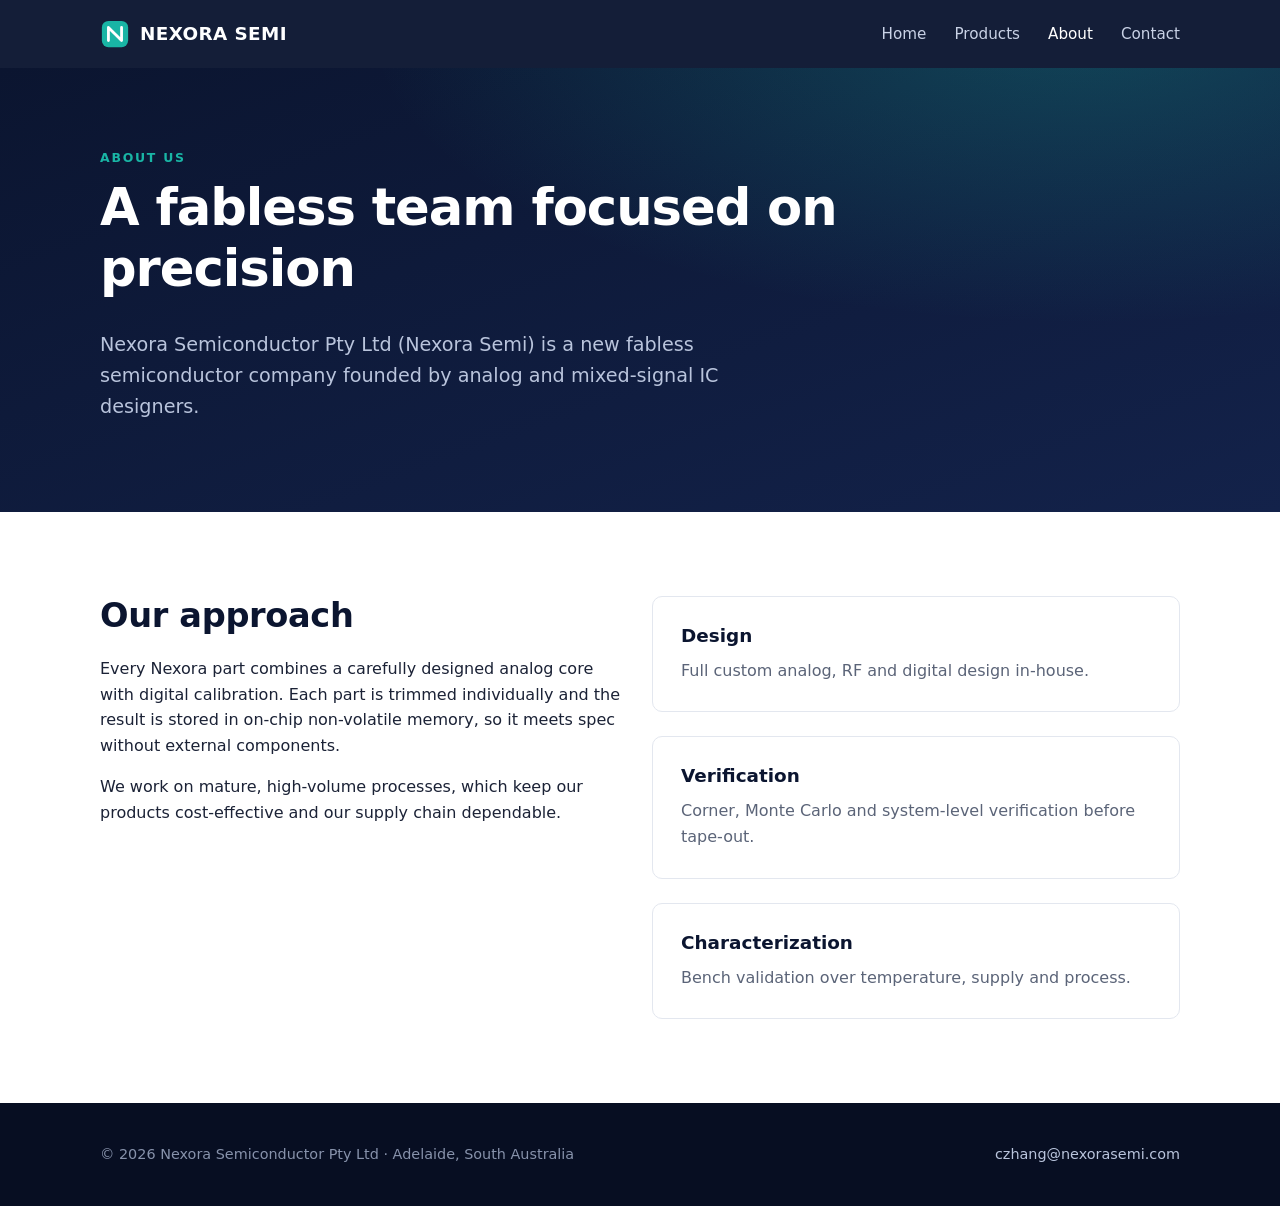
==== about.html @ 0cbc73a7 "Initial Nexora Semi website" ====
<!doctype html>
<html lang="en">
<head>
  <meta charset="utf-8">
  <meta name="viewport" content="width=device-width, initial-scale=1">
  <title>About — Nexora Semi</title>
  <meta name="description" content="About Nexora Semi, a fabless semiconductor company focused on precision timing.">
  <link rel="icon" href="img/favicon.svg" type="image/svg+xml">
  <link rel="stylesheet" href="css/style.css">
</head>
<body>

<header class="site-header">
  <nav class="container nav">
    <a class="logo" href="index.html">
      <svg viewBox="0 0 32 32" aria-hidden="true"><rect x="2" y="2" width="28" height="28" rx="7" fill="#19b5a5"/><path d="M9 23V9l14 14V9" stroke="#fff" stroke-width="3" fill="none" stroke-linecap="round" stroke-linejoin="round"/></svg>
      NEXORA SEMI
    </a>
    <button class="nav-toggle" aria-label="Menu" aria-expanded="false">&#9776;</button>
    <ul class="nav-links">
      <li><a href="index.html">Home</a></li>
      <li><a href="products.html">Products</a></li>
      <li><a href="about.html" aria-current="page">About</a></li>
      <li><a href="contact.html">Contact</a></li>
    </ul>
  </nav>
</header>

<main>
  <section class="hero page-hero">
    <div class="container">
      <p class="eyebrow">About us</p>
      <h1>A fabless team focused on precision</h1>
      <p class="lead">Nexora Semiconductor Pty Ltd (Nexora Semi) is a new fabless semiconductor company founded by analog and mixed-signal IC designers.</p>
    </div>
  </section>

  <section>
    <div class="container grid grid-2">
      <div>
        <h2>Our approach</h2>
        <p>Every Nexora part combines a carefully designed analog core with digital calibration. Each part is trimmed individually and the result is stored in on-chip non-volatile memory, so it meets spec without external components.</p>
        <p>We work on mature, high-volume processes, which keep our products cost-effective and our supply chain dependable.</p>
      </div>
      <div class="grid">
        <div class="card"><h3>Design</h3><p>Full custom analog, RF and digital design in-house.</p></div>
        <div class="card"><h3>Verification</h3><p>Corner, Monte Carlo and system-level verification before tape-out.</p></div>
        <div class="card"><h3>Characterization</h3><p>Bench validation over temperature, supply and process.</p></div>
      </div>
    </div>
  </section>
</main>

<footer class="site-footer">
  <div class="container">
    <span>&copy; <span class="year">2026</span> Nexora Semiconductor Pty Ltd · Adelaide, South Australia</span>
    <span><a href="mailto:czhang@nexorasemi.com">czhang@nexorasemi.com</a></span>
  </div>
</footer>

<script src="js/main.js"></script>
</body>
</html>
---- css/style.css ----
/* Nexora Semi — site styles */
:root {
  --navy: #0b1530;
  --navy-2: #13224a;
  --ink: #1b2236;
  --muted: #5b6478;
  --line: #e3e7ef;
  --bg: #ffffff;
  --bg-alt: #f5f7fb;
  --accent: #19b5a5;
  --accent-dark: #0f8c80;
  --radius: 10px;
  --max: 1120px;
  font-family: "Inter", system-ui, -apple-system, "Segoe UI", Roboto, sans-serif;
  color: var(--ink);
  line-height: 1.6;
}

* { box-sizing: border-box; }
body { margin: 0; background: var(--bg); }
img, svg { max-width: 100%; display: block; }
a { color: var(--accent-dark); text-decoration: none; }
a:hover { text-decoration: underline; }
h1, h2, h3 { line-height: 1.2; margin: 0 0 .6em; color: var(--navy); }
h1 { font-size: clamp(2rem, 5vw, 3.2rem); letter-spacing: -.02em; }
h2 { font-size: clamp(1.5rem, 3.2vw, 2.1rem); letter-spacing: -.01em; }
h3 { font-size: 1.15rem; }
p { margin: 0 0 1em; }

.container { max-width: var(--max); margin: 0 auto; padding: 0 20px; }

/* Header */
.site-header {
  position: sticky; top: 0; z-index: 10;
  background: rgba(11, 21, 48, .96);
  backdrop-filter: blur(6px);
}
.nav { display: flex; align-items: center; justify-content: space-between; height: 68px; }
.logo { display: flex; align-items: center; gap: 10px; color: #fff; font-weight: 700; font-size: 1.15rem; letter-spacing: .02em; }
.logo:hover { text-decoration: none; }
.logo svg { width: 30px; height: 30px; }
.nav-links { display: flex; gap: 28px; list-style: none; margin: 0; padding: 0; }
.nav-links a { color: #c9d2e6; font-size: .95rem; }
.nav-links a:hover, .nav-links a[aria-current="page"] { color: #fff; text-decoration: none; }
.nav-toggle { display: none; background: none; border: 0; color: #fff; font-size: 1.6rem; cursor: pointer; }

@media (max-width: 760px) {
  .nav-toggle { display: block; }
  .nav-links {
    display: none; position: absolute; top: 68px; left: 0; right: 0;
    flex-direction: column; gap: 0; background: var(--navy); padding: 8px 20px 16px;
  }
  .nav-links.open { display: flex; }
  .nav-links a { display: block; padding: 10px 0; }
}

/* Hero */
.hero {
  background:
    radial-gradient(1200px 500px at 85% -10%, rgba(25,181,165,.28), transparent 60%),
    linear-gradient(160deg, var(--navy) 0%, var(--navy-2) 100%);
  color: #dbe3f3;
  padding: 110px 0 120px;
  position: relative; overflow: hidden;
}
.hero h1 { color: #fff; max-width: 760px; }
.hero p.lead { font-size: 1.2rem; max-width: 640px; color: #b9c4dc; }
.hero .waves { position: absolute; right: -80px; bottom: -20px; width: 620px; opacity: .35; pointer-events: none; }
.page-hero { padding: 80px 0 70px; }

.btn {
  display: inline-block; padding: 12px 24px; border-radius: 999px;
  font-weight: 600; font-size: .98rem; transition: background .15s, color .15s;
}
.btn:hover { text-decoration: none; }
.btn-primary { background: var(--accent); color: #fff; }
.btn-primary:hover { background: var(--accent-dark); }
.btn-ghost { border: 1px solid rgba(255,255,255,.35); color: #fff; margin-left: 10px; }
.btn-ghost:hover { background: rgba(255,255,255,.1); }

/* Sections */
section { padding: 84px 0; }
section.alt { background: var(--bg-alt); }
.eyebrow { text-transform: uppercase; letter-spacing: .14em; font-size: .78rem; font-weight: 700; color: var(--accent-dark); margin-bottom: .7em; }
.hero .eyebrow { color: var(--accent); }
.section-intro { max-width: 680px; color: var(--muted); font-size: 1.08rem; margin-bottom: 44px; }

.grid { display: grid; gap: 24px; }
.grid-3 { grid-template-columns: repeat(auto-fit, minmax(260px, 1fr)); }
.grid-2 { grid-template-columns: repeat(auto-fit, minmax(320px, 1fr)); }

.card {
  background: #fff; border: 1px solid var(--line); border-radius: var(--radius);
  padding: 28px; transition: box-shadow .2s, transform .2s;
}
.card:hover { box-shadow: 0 10px 30px rgba(11,21,48,.08); transform: translateY(-2px); }
.card p { color: var(--muted); margin: 0; }
.icon {
  width: 44px; height: 44px; border-radius: 10px; margin-bottom: 18px;
  background: rgba(25,181,165,.12); color: var(--accent-dark);
  display: grid; place-items: center;
}
.icon svg { width: 24px; height: 24px; }

/* Product cards */
.product { display: flex; flex-direction: column; }
.product .tag { display: inline-block; font-size: .75rem; font-weight: 700; letter-spacing: .06em; text-transform: uppercase; padding: 3px 10px; border-radius: 999px; background: var(--bg-alt); color: var(--muted); margin-bottom: 14px; align-self: flex-start; }
.product .tag.live { background: rgba(25,181,165,.14); color: var(--accent-dark); }
.product ul { margin: 16px 0 0; padding-left: 18px; color: var(--muted); }
.product li { margin-bottom: 4px; }

/* Stats */
.stats { display: grid; grid-template-columns: repeat(auto-fit, minmax(180px, 1fr)); gap: 24px; text-align: center; }
.stat strong { display: block; font-size: 2.2rem; color: var(--navy); }
.stat span { color: var(--muted); font-size: .95rem; }

/* CTA band */
.cta { background: var(--navy); color: #c9d2e6; text-align: center; }
.cta h2 { color: #fff; }
.cta p { max-width: 560px; margin: 0 auto 28px; }

/* Contact */
.contact-list { list-style: none; padding: 0; margin: 0; }
.contact-list li { padding: 14px 0; border-bottom: 1px solid var(--line); }
.contact-list strong { display: block; color: var(--navy); }

/* Footer */
.site-footer { background: #070e22; color: #8792ab; padding: 40px 0; font-size: .9rem; }
.site-footer .container { display: flex; flex-wrap: wrap; justify-content: space-between; gap: 16px; }
.site-footer a { color: #b9c4dc; }

/* Placeholder marker — remove once real copy is in */
.todo { background: #fff6d6; outline: 1px dashed #e0b400; }
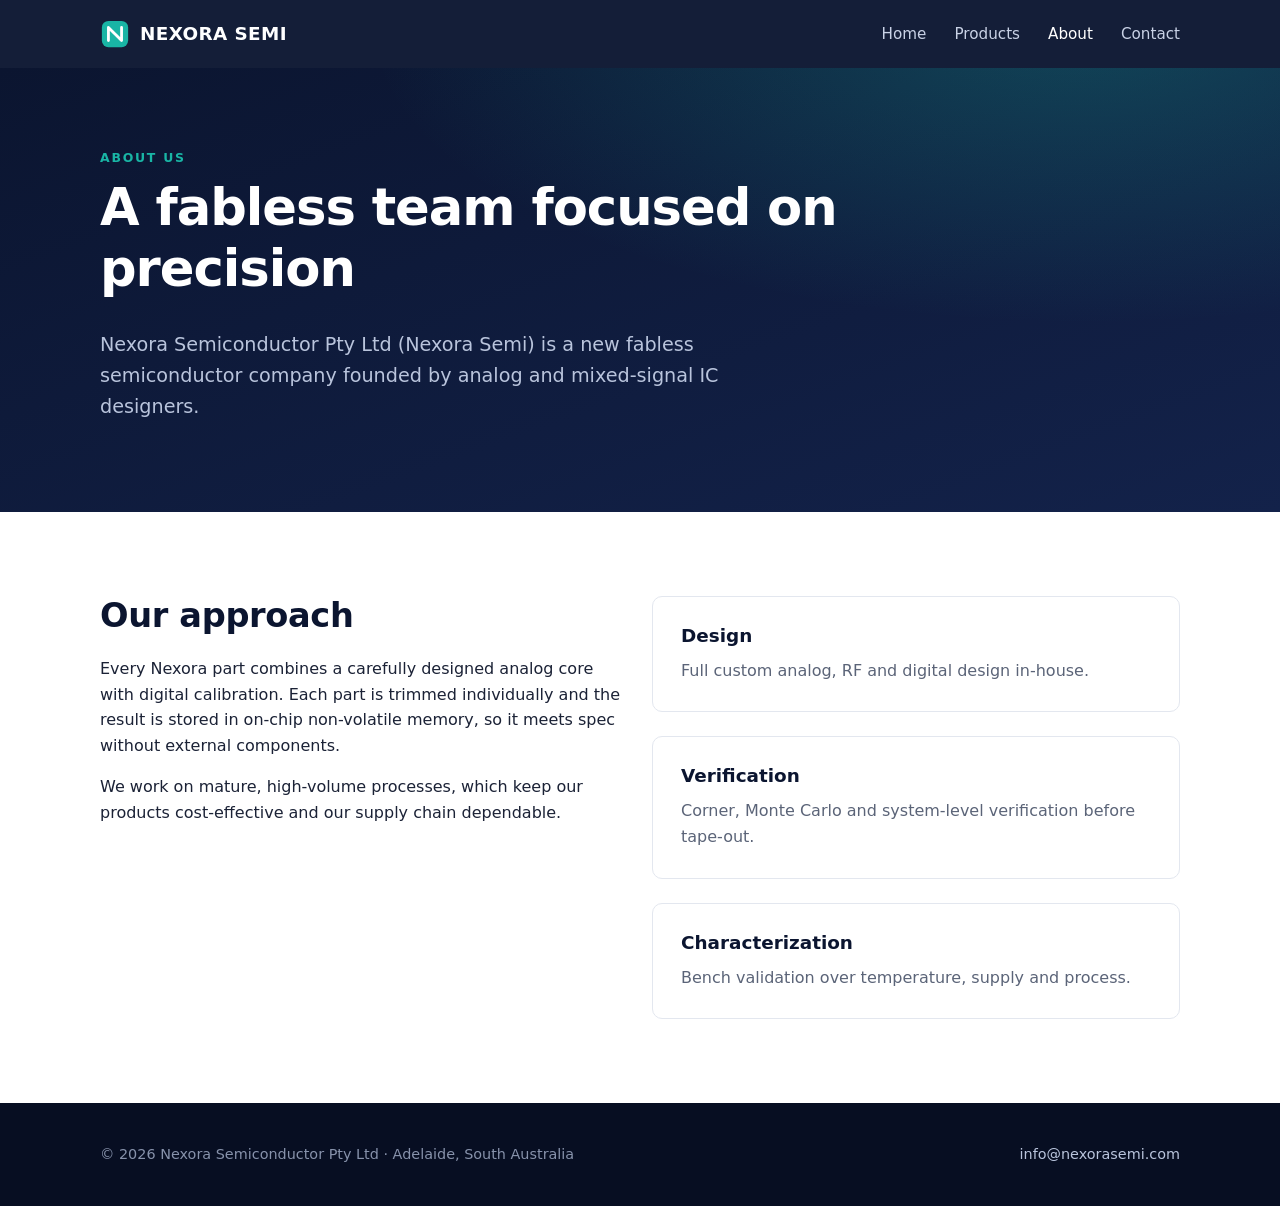
==== commit f5cef91f: "Use info@ contact address" ====
--- a/about.html
+++ b/about.html
@@ -54,7 +54,7 @@
 <footer class="site-footer">
   <div class="container">
     <span>&copy; <span class="year">2026</span> Nexora Semiconductor Pty Ltd · Adelaide, South Australia</span>
-    <span><a href="mailto:czhang@nexorasemi.com">czhang@nexorasemi.com</a></span>
+    <span><a href="mailto:info@nexorasemi.com">info@nexorasemi.com</a></span>
   </div>
 </footer>
 
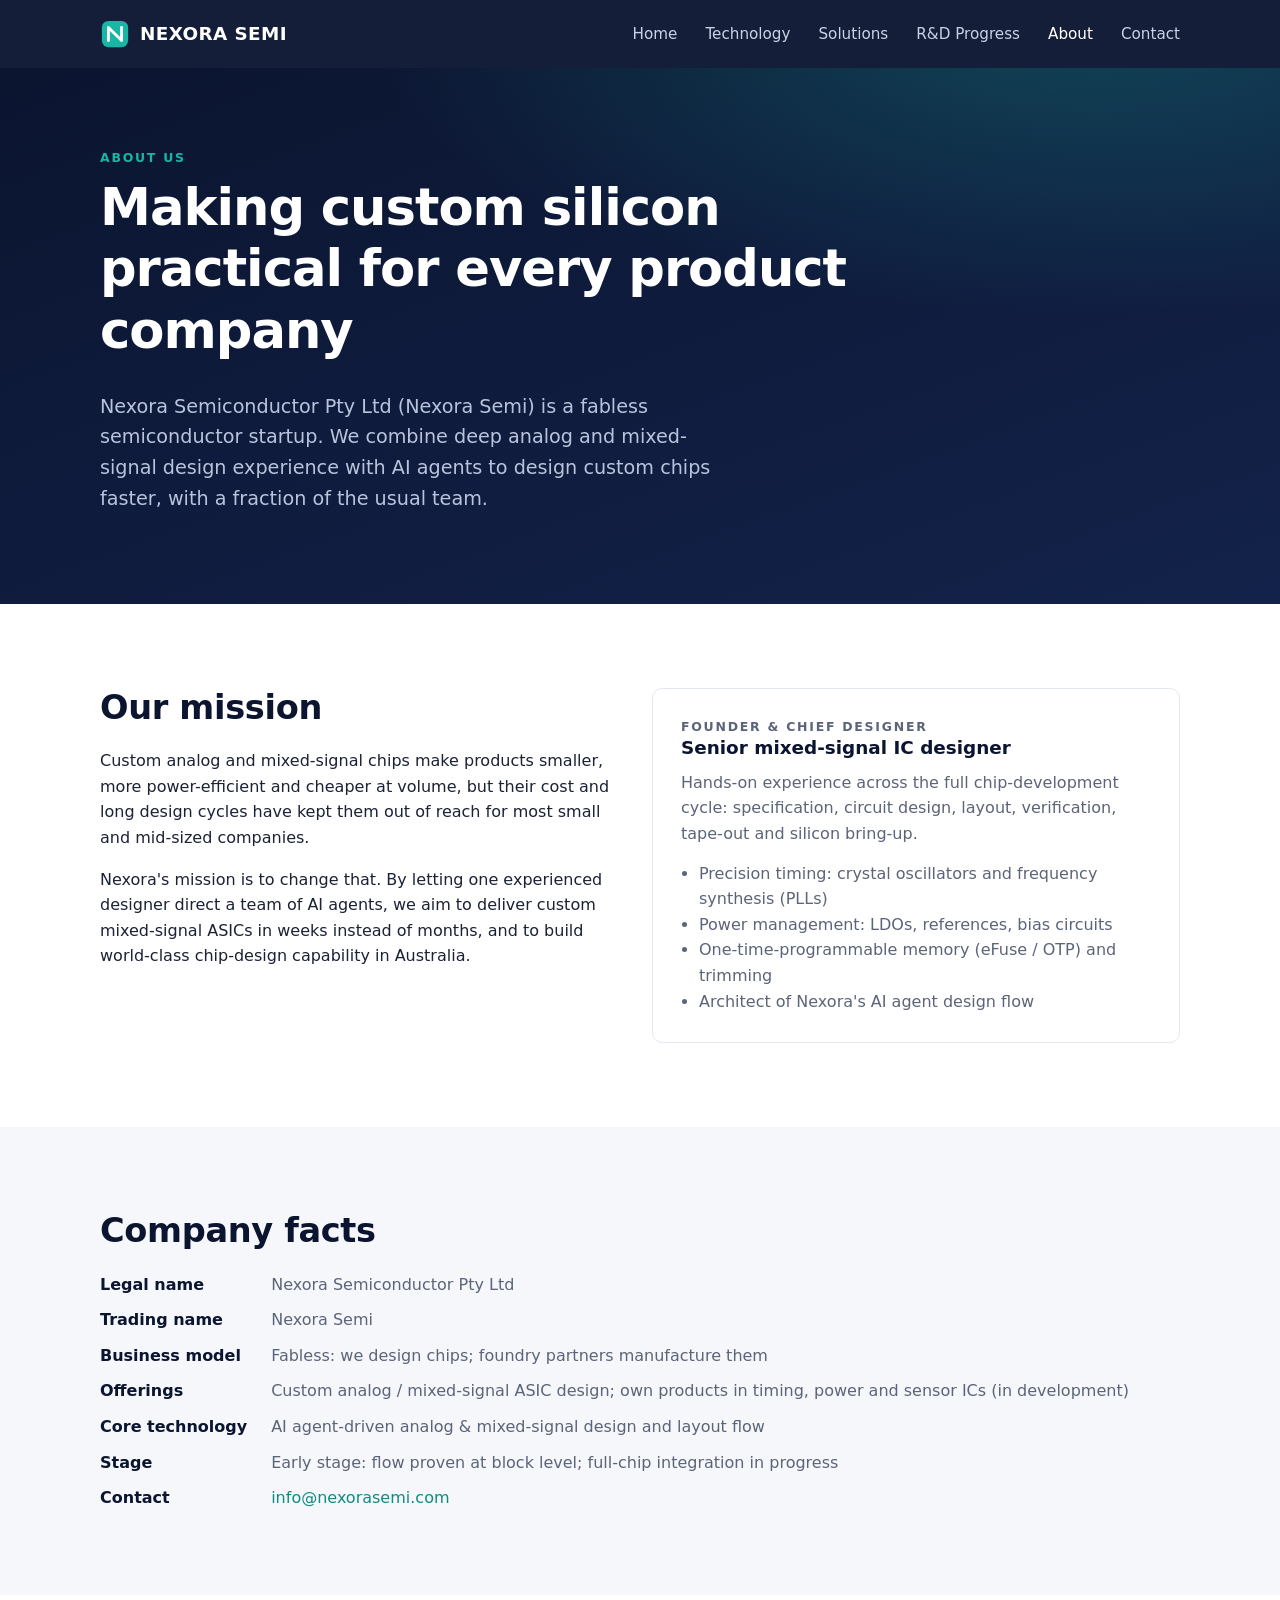
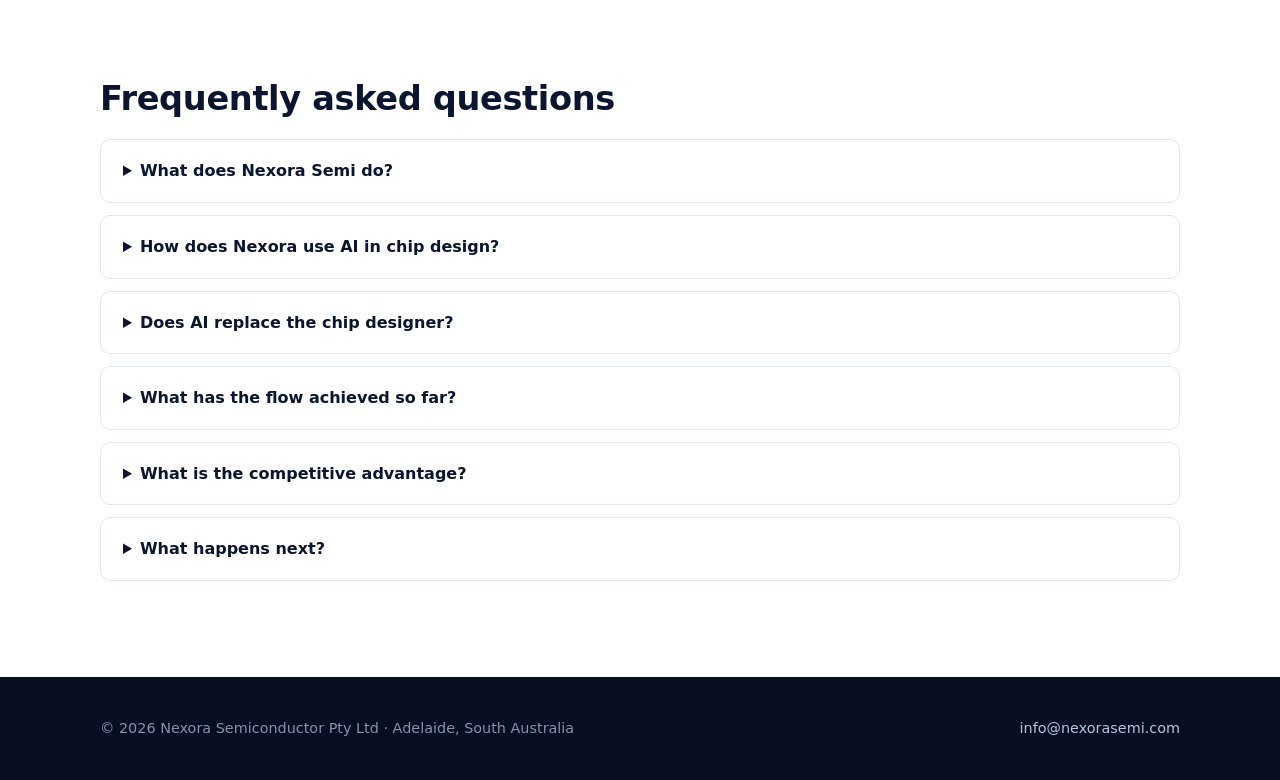
==== commit 547ca4c2: "Add Technology and R&D Progress pages, investor-focused content, llms.txt, sitemap and structured da" ====
--- a/about.html
+++ b/about.html
@@ -4,14 +4,33 @@
   <meta charset="utf-8">
   <meta name="viewport" content="width=device-width, initial-scale=1">
   <title>About — Nexora Semi</title>
-  <meta name="description" content="About Nexora Semi, a fabless semiconductor company focused on precision timing.">
+  <meta name="description" content="About Nexora Semiconductor Pty Ltd: a fabless startup making custom analog and mixed-signal chips faster and more affordable through an AI agent-driven design flow led by a senior mixed-signal designer.">
+  <link rel="canonical" href="https://www.nexorasemi.com/about.html">
   <link rel="icon" href="img/favicon.svg" type="image/svg+xml">
   <link rel="stylesheet" href="css/style.css">
+  <script type="application/ld+json">
+  {
+    "@context": "https://schema.org",
+    "@type": "FAQPage",
+    "mainEntity": [
+      { "@type": "Question", "name": "What does Nexora Semi do?",
+        "acceptedAnswer": { "@type": "Answer", "text": "Nexora Semi is a fabless semiconductor startup that designs custom analog and mixed-signal integrated circuits (ASICs) using an AI agent-driven design flow, and is developing its own products in precision timing, power management and sensor interfaces." } },
+      { "@type": "Question", "name": "How does Nexora use AI in chip design?",
+        "acceptedAnswer": { "@type": "Answer", "text": "AI agents operate industry-standard EDA tools by script: they generate schematics, build test benches and run corner and Monte Carlo simulations, generate layout placement, power and routing, run DRC, LVS and parasitic extraction, fix violations and write design reports. A senior designer reviews every stage." } },
+      { "@type": "Question", "name": "What results has the flow achieved?",
+        "acceptedAnswer": { "@type": "Answer", "text": "In October 2026, about 15 analog blocks were laid out by AI agents and verified DRC/LVS-clean in roughly two weeks with one designer reviewing. A full automated layout and verification pass takes under a minute per block, and one AI-generated regulator layout was 17% smaller than the hand layout with about 6 dB better supply rejection. A complete chip has not yet been taped out with the flow." } },
+      { "@type": "Question", "name": "What is Nexora's competitive advantage?",
+        "acceptedAnswer": { "@type": "Answer", "text": "The flow targets designing a small mixed-signal ASIC in about one month with one senior designer, compared with roughly six months and a three-person team (analog, digital and layout engineers) in a conventional flow. These figures are targets based on block-level results and will be validated on a complete chip." } },
+      { "@type": "Question", "name": "What are Nexora's next milestones?",
+        "acceptedAnswer": { "@type": "Answer", "text": "Full-chip integration with the AI flow (in progress), then a first tape-out on a multi-project wafer shuttle, silicon validation, first customer ASIC projects and growth of a South Australian design team." } }
+    ]
+  }
+  </script>
 </head>
 <body>
 
 <header class="site-header">
-  <nav class="container nav">
+  <nav class="container nav" aria-label="Main">
     <a class="logo" href="index.html">
       <svg viewBox="0 0 32 32" aria-hidden="true"><rect x="2" y="2" width="28" height="28" rx="7" fill="#19b5a5"/><path d="M9 23V9l14 14V9" stroke="#fff" stroke-width="3" fill="none" stroke-linecap="round" stroke-linejoin="round"/></svg>
       NEXORA SEMI
@@ -19,7 +38,9 @@
     <button class="nav-toggle" aria-label="Menu" aria-expanded="false">&#9776;</button>
     <ul class="nav-links">
       <li><a href="index.html">Home</a></li>
-      <li><a href="products.html">Products</a></li>
+      <li><a href="technology.html">Technology</a></li>
+      <li><a href="products.html">Solutions</a></li>
+      <li><a href="progress.html">R&amp;D Progress</a></li>
       <li><a href="about.html" aria-current="page">About</a></li>
       <li><a href="contact.html">Contact</a></li>
     </ul>
@@ -30,23 +51,74 @@
   <section class="hero page-hero">
     <div class="container">
       <p class="eyebrow">About us</p>
-      <h1>A fabless team focused on precision</h1>
-      <p class="lead">Nexora Semiconductor Pty Ltd (Nexora Semi) is a new fabless semiconductor company founded by analog and mixed-signal IC designers.</p>
+      <h1>Making custom silicon practical for every product company</h1>
+      <p class="lead">Nexora Semiconductor Pty Ltd (Nexora Semi) is a fabless semiconductor startup. We combine deep analog and mixed-signal design experience with AI agents to design custom chips faster, with a fraction of the usual team.</p>
     </div>
   </section>
 
   <section>
     <div class="container grid grid-2">
       <div>
-        <h2>Our approach</h2>
-        <p>Every Nexora part combines a carefully designed analog core with digital calibration. Each part is trimmed individually and the result is stored in on-chip non-volatile memory, so it meets spec without external components.</p>
-        <p>We work on mature, high-volume processes, which keep our products cost-effective and our supply chain dependable.</p>
+        <h2>Our mission</h2>
+        <p>Custom analog and mixed-signal chips make products smaller, more power-efficient and cheaper at volume, but their cost and long design cycles have kept them out of reach for most small and mid-sized companies.</p>
+        <p>Nexora's mission is to change that. By letting one experienced designer direct a team of AI agents, we aim to deliver custom mixed-signal ASICs in weeks instead of months, and to build world-class chip-design capability in Australia.</p>
       </div>
-      <div class="grid">
-        <div class="card"><h3>Design</h3><p>Full custom analog, RF and digital design in-house.</p></div>
-        <div class="card"><h3>Verification</h3><p>Corner, Monte Carlo and system-level verification before tape-out.</p></div>
-        <div class="card"><h3>Characterization</h3><p>Bench validation over temperature, supply and process.</p></div>
+      <div class="card">
+        <p class="eyebrow">Founder &amp; Chief Designer</p>
+        <h3>Senior mixed-signal IC designer</h3>
+        <p>Hands-on experience across the full chip-development cycle: specification, circuit design, layout, verification, tape-out and silicon bring-up.</p>
+        <ul style="color:var(--muted);padding-left:18px;margin:14px 0 0">
+          <li>Precision timing: crystal oscillators and frequency synthesis (PLLs)</li>
+          <li>Power management: LDOs, references, bias circuits</li>
+          <li>One-time-programmable memory (eFuse / OTP) and trimming</li>
+          <li>Architect of Nexora's AI agent design flow</li>
+        </ul>
       </div>
+    </div>
+  </section>
+
+  <section class="alt">
+    <div class="container">
+      <h2>Company facts</h2>
+      <dl class="facts">
+        <dt>Legal name</dt><dd>Nexora Semiconductor Pty Ltd</dd>
+        <dt>Trading name</dt><dd>Nexora Semi</dd>
+        <dt>Business model</dt><dd>Fabless: we design chips; foundry partners manufacture them</dd>
+        <dt>Offerings</dt><dd>Custom analog / mixed-signal ASIC design; own products in timing, power and sensor ICs (in development)</dd>
+        <dt>Core technology</dt><dd>AI agent-driven analog &amp; mixed-signal design and layout flow</dd>
+        <dt>Stage</dt><dd>Early stage: flow proven at block level; full-chip integration in progress</dd>
+        <dt>Contact</dt><dd><a href="mailto:info@nexorasemi.com">info@nexorasemi.com</a></dd>
+      </dl>
+    </div>
+  </section>
+
+  <section>
+    <div class="container faq">
+      <h2>Frequently asked questions</h2>
+      <details>
+        <summary>What does Nexora Semi do?</summary>
+        <p>We design custom analog and mixed-signal integrated circuits (ASICs) using an AI agent-driven design flow, and we are developing our own products in precision timing, power management and sensor interfaces.</p>
+      </details>
+      <details>
+        <summary>How does Nexora use AI in chip design?</summary>
+        <p>AI agents operate industry-standard EDA tools by script. They generate schematics, build test benches and run corner and Monte Carlo simulations, generate layout placement, power and routing, run DRC, LVS and parasitic extraction, fix violations and write design reports. A senior designer reviews every stage.</p>
+      </details>
+      <details>
+        <summary>Does AI replace the chip designer?</summary>
+        <p>No. The designer sets the architecture and specifications and signs off each stage. The agents take on the time-consuming execution work that would otherwise need a team of analog, digital and layout engineers.</p>
+      </details>
+      <details>
+        <summary>What has the flow achieved so far?</summary>
+        <p>In October 2026, about 15 analog blocks were laid out by AI agents and verified DRC/LVS-clean in roughly two weeks, with one designer reviewing. A full automated layout and verification pass takes under a minute per block, and one AI-generated regulator layout was 17% smaller than the hand layout with about 6&nbsp;dB better supply rejection. A complete chip has not yet been taped out with the flow.</p>
+      </details>
+      <details>
+        <summary>What is the competitive advantage?</summary>
+        <p>The flow targets designing a small mixed-signal ASIC in about one month with one senior designer, compared with roughly six months and a three-person team in a conventional flow. These are targets based on block-level results, and full-chip validation is our current milestone.</p>
+      </details>
+      <details>
+        <summary>What happens next?</summary>
+        <p>Full-chip integration (in progress), a first tape-out on a multi-project wafer shuttle, silicon validation, then first customer projects and a growing design team. See <a href="progress.html">R&amp;D progress</a>.</p>
+      </details>
     </div>
   </section>
 </main>
--- a/css/style.css
+++ b/css/style.css
@@ -131,3 +131,51 @@
 
 /* Placeholder marker — remove once real copy is in */
 .todo { background: #fff6d6; outline: 1px dashed #e0b400; }
+
+/* Flow steps */
+.steps { counter-reset: step; display: grid; gap: 18px; grid-template-columns: repeat(auto-fit, minmax(230px, 1fr)); }
+.step { position: relative; padding: 26px 24px 24px; background: #fff; border: 1px solid var(--line); border-radius: var(--radius); }
+.step::before {
+  counter-increment: step; content: counter(step);
+  display: grid; place-items: center; width: 32px; height: 32px; border-radius: 50%;
+  background: var(--navy); color: #fff; font-weight: 700; font-size: .9rem; margin-bottom: 14px;
+}
+.step p { color: var(--muted); margin: 0; }
+.step .who { display: block; margin-top: 12px; font-size: .8rem; font-weight: 700; letter-spacing: .06em; text-transform: uppercase; color: var(--accent-dark); }
+
+/* Comparison table */
+.table-wrap { overflow-x: auto; }
+table.compare { width: 100%; border-collapse: collapse; background: #fff; border: 1px solid var(--line); border-radius: var(--radius); overflow: hidden; }
+.compare th, .compare td { padding: 14px 18px; text-align: left; border-bottom: 1px solid var(--line); vertical-align: top; }
+.compare thead th { background: var(--navy); color: #fff; font-size: .9rem; }
+.compare tbody th { color: var(--navy); font-weight: 600; width: 30%; }
+.compare td.us { color: var(--accent-dark); font-weight: 600; }
+.note { font-size: .88rem; color: var(--muted); margin-top: 12px; }
+
+/* Timeline */
+.timeline { list-style: none; margin: 0; padding: 0 0 0 26px; border-left: 2px solid var(--line); }
+.timeline li { position: relative; padding: 0 0 30px 18px; }
+.timeline li::before {
+  content: ""; position: absolute; left: -35px; top: 4px; width: 16px; height: 16px; border-radius: 50%;
+  background: #fff; border: 3px solid var(--line);
+}
+.timeline li.done::before { background: var(--accent); border-color: var(--accent); }
+.timeline li.now::before { border-color: var(--accent); }
+.timeline .when { font-size: .8rem; font-weight: 700; letter-spacing: .08em; text-transform: uppercase; color: var(--muted); }
+.timeline li.done .when, .timeline li.now .when { color: var(--accent-dark); }
+.timeline h3 { margin: 4px 0 6px; }
+.timeline p { color: var(--muted); margin: 0; }
+
+/* Results highlight */
+.result strong { display: block; font-size: 1.9rem; color: var(--navy); line-height: 1.1; margin-bottom: 6px; }
+
+/* FAQ */
+.faq details { background: #fff; border: 1px solid var(--line); border-radius: var(--radius); padding: 18px 22px; margin-bottom: 12px; }
+.faq summary { cursor: pointer; font-weight: 600; color: var(--navy); }
+.faq details p { color: var(--muted); margin: 12px 0 0; }
+
+/* Facts list */
+.facts { display: grid; grid-template-columns: max-content 1fr; gap: 10px 24px; margin: 0; }
+.facts dt { font-weight: 600; color: var(--navy); }
+.facts dd { margin: 0; color: var(--muted); }
+@media (max-width: 560px) { .facts { grid-template-columns: 1fr; gap: 2px; } .facts dd { margin-bottom: 10px; } }
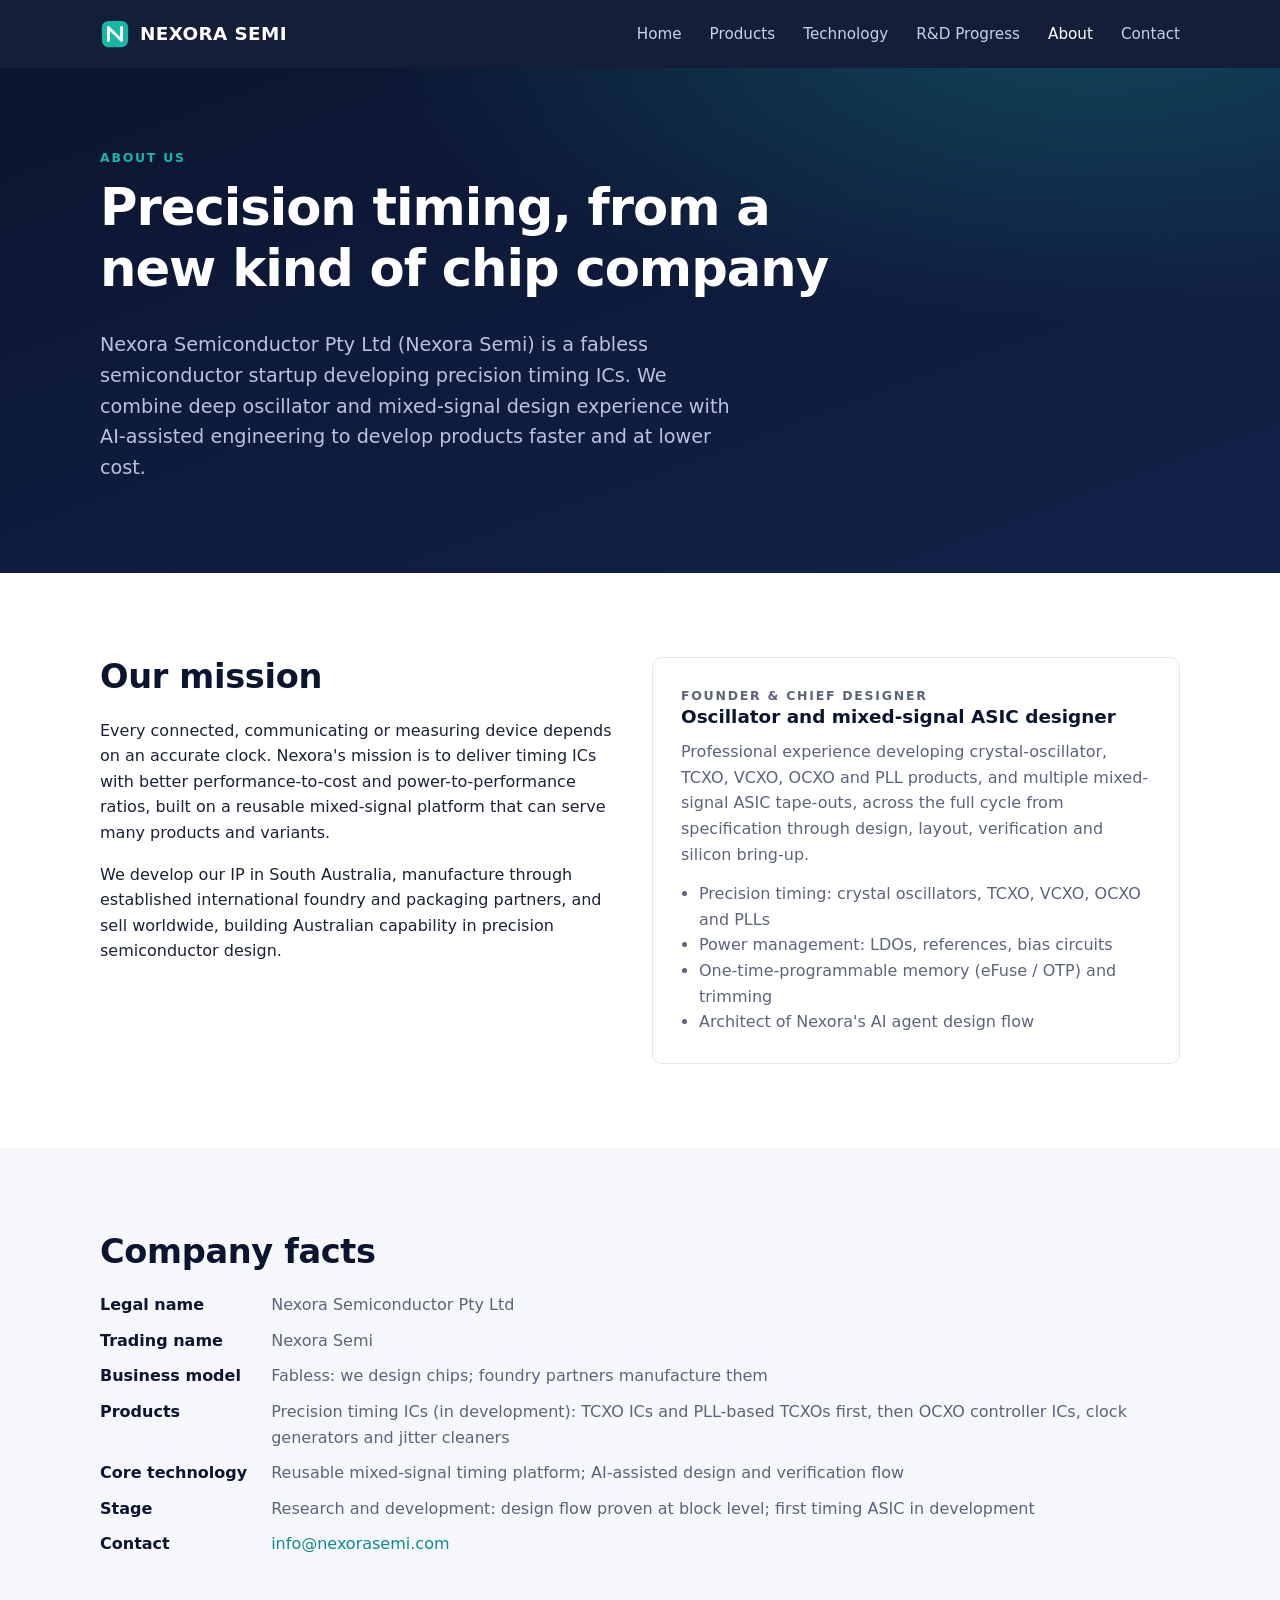
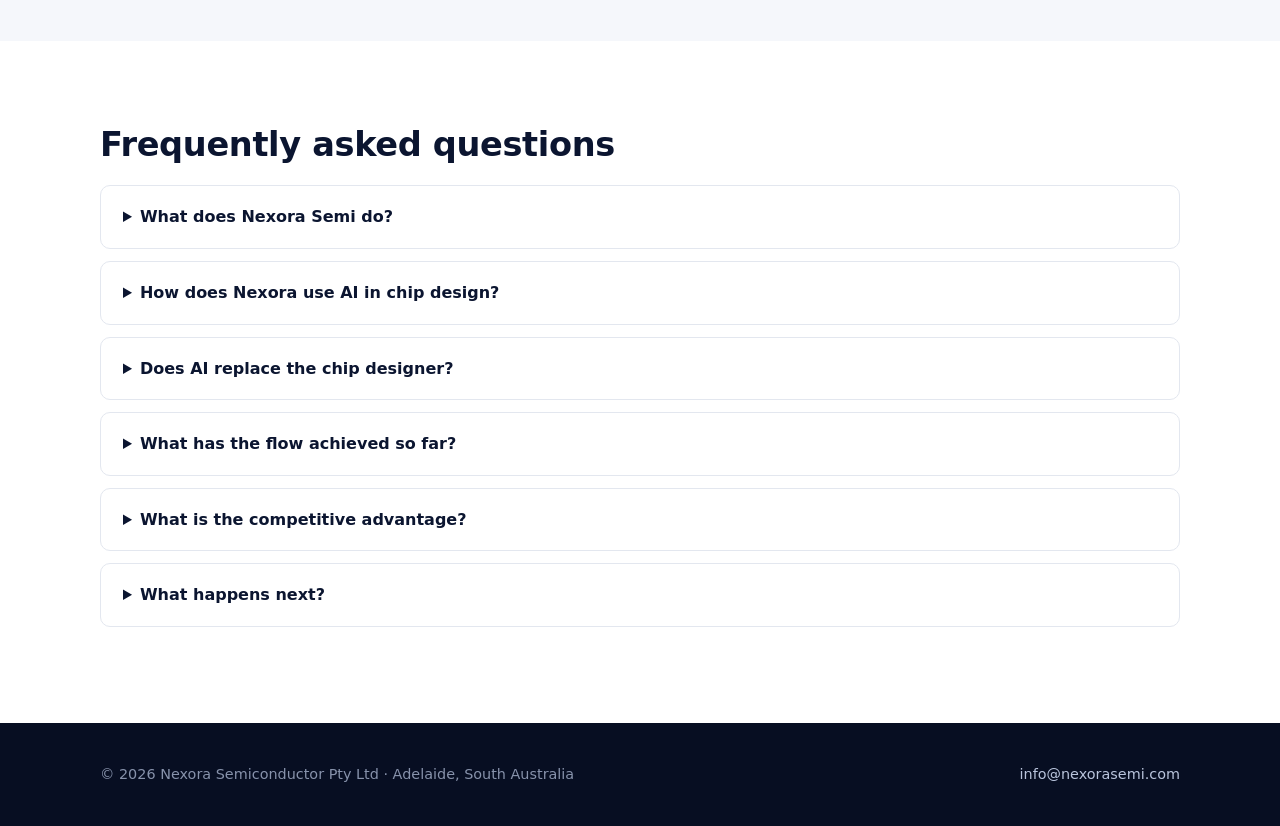
==== commit 9ea0947f: "Refocus site on precision timing IC products" ====
--- a/about.html
+++ b/about.html
@@ -4,7 +4,7 @@
   <meta charset="utf-8">
   <meta name="viewport" content="width=device-width, initial-scale=1">
   <title>About — Nexora Semi</title>
-  <meta name="description" content="About Nexora Semiconductor Pty Ltd: a fabless startup making custom analog and mixed-signal chips faster and more affordable through an AI agent-driven design flow led by a senior mixed-signal designer.">
+  <meta name="description" content="About Nexora Semiconductor Pty Ltd: a South Australian fabless semiconductor startup developing precision timing ICs, led by an experienced oscillator and mixed-signal ASIC designer.">
   <link rel="canonical" href="https://www.nexorasemi.com/about.html">
   <link rel="icon" href="img/favicon.svg" type="image/svg+xml">
   <link rel="stylesheet" href="css/style.css">
@@ -14,15 +14,15 @@
     "@type": "FAQPage",
     "mainEntity": [
       { "@type": "Question", "name": "What does Nexora Semi do?",
-        "acceptedAnswer": { "@type": "Answer", "text": "Nexora Semi is a fabless semiconductor startup that designs custom analog and mixed-signal integrated circuits (ASICs) using an AI agent-driven design flow, and is developing its own products in precision timing, power management and sensor interfaces." } },
+        "acceptedAnswer": { "@type": "Answer", "text": "Nexora Semi is a South Australian fabless semiconductor startup developing precision timing ICs: TCXO ICs and PLL-based TCXOs first, then OCXO controller ICs, clock generators and jitter cleaners, on a reusable mixed-signal platform designed with an AI-assisted flow." } },
       { "@type": "Question", "name": "How does Nexora use AI in chip design?",
-        "acceptedAnswer": { "@type": "Answer", "text": "AI agents operate industry-standard EDA tools by script: they generate schematics, build test benches and run corner and Monte Carlo simulations, generate layout placement, power and routing, run DRC, LVS and parasitic extraction, fix violations and write design reports. A senior designer reviews every stage." } },
+        "acceptedAnswer": { "@type": "Answer", "text": "AI agents operate chip-design tools by script: they generate schematics, build test benches and run corner and Monte Carlo simulations, generate layout placement, power and routing, run DRC, LVS and parasitic extraction, fix violations and write design reports. A senior designer reviews every stage." } },
       { "@type": "Question", "name": "What results has the flow achieved?",
         "acceptedAnswer": { "@type": "Answer", "text": "In October 2026, about 15 analog blocks were laid out by AI agents and verified DRC/LVS-clean in roughly two weeks with one designer reviewing. A full automated layout and verification pass takes under a minute per block, and one AI-generated regulator layout was 17% smaller than the hand layout with about 6 dB better supply rejection. A complete chip has not yet been taped out with the flow." } },
       { "@type": "Question", "name": "What is Nexora's competitive advantage?",
         "acceptedAnswer": { "@type": "Answer", "text": "The flow targets designing a small mixed-signal ASIC in about one month with one senior designer, compared with roughly six months and a three-person team (analog, digital and layout engineers) in a conventional flow. These figures are targets based on block-level results and will be validated on a complete chip." } },
       { "@type": "Question", "name": "What are Nexora's next milestones?",
-        "acceptedAnswer": { "@type": "Answer", "text": "Full-chip integration with the AI flow (in progress), then a first tape-out on a multi-project wafer shuttle, silicon validation, first customer ASIC projects and growth of a South Australian design team." } }
+        "acceptedAnswer": { "@type": "Answer", "text": "Full-chip integration (in progress), then tape-out of the first precision-timing ASIC on a multi-project wafer shuttle, silicon characterisation, engineering samples for customer evaluation and growth of a South Australian engineering team." } }
     ]
   }
   </script>
@@ -38,8 +38,8 @@
     <button class="nav-toggle" aria-label="Menu" aria-expanded="false">&#9776;</button>
     <ul class="nav-links">
       <li><a href="index.html">Home</a></li>
+      <li><a href="products.html">Products</a></li>
       <li><a href="technology.html">Technology</a></li>
-      <li><a href="products.html">Solutions</a></li>
       <li><a href="progress.html">R&amp;D Progress</a></li>
       <li><a href="about.html" aria-current="page">About</a></li>
       <li><a href="contact.html">Contact</a></li>
@@ -51,8 +51,8 @@
   <section class="hero page-hero">
     <div class="container">
       <p class="eyebrow">About us</p>
-      <h1>Making custom silicon practical for every product company</h1>
-      <p class="lead">Nexora Semiconductor Pty Ltd (Nexora Semi) is a fabless semiconductor startup. We combine deep analog and mixed-signal design experience with AI agents to design custom chips faster, with a fraction of the usual team.</p>
+      <h1>Precision timing, from a new kind of chip company</h1>
+      <p class="lead">Nexora Semiconductor Pty Ltd (Nexora Semi) is a fabless semiconductor startup developing precision timing ICs. We combine deep oscillator and mixed-signal design experience with AI-assisted engineering to develop products faster and at lower cost.</p>
     </div>
   </section>
 
@@ -60,15 +60,15 @@
     <div class="container grid grid-2">
       <div>
         <h2>Our mission</h2>
-        <p>Custom analog and mixed-signal chips make products smaller, more power-efficient and cheaper at volume, but their cost and long design cycles have kept them out of reach for most small and mid-sized companies.</p>
-        <p>Nexora's mission is to change that. By letting one experienced designer direct a team of AI agents, we aim to deliver custom mixed-signal ASICs in weeks instead of months, and to build world-class chip-design capability in Australia.</p>
+        <p>Every connected, communicating or measuring device depends on an accurate clock. Nexora's mission is to deliver timing ICs with better performance-to-cost and power-to-performance ratios, built on a reusable mixed-signal platform that can serve many products and variants.</p>
+        <p>We develop our IP in South Australia, manufacture through established international foundry and packaging partners, and sell worldwide, building Australian capability in precision semiconductor design.</p>
       </div>
       <div class="card">
         <p class="eyebrow">Founder &amp; Chief Designer</p>
-        <h3>Senior mixed-signal IC designer</h3>
-        <p>Hands-on experience across the full chip-development cycle: specification, circuit design, layout, verification, tape-out and silicon bring-up.</p>
+        <h3>Oscillator and mixed-signal ASIC designer</h3>
+        <p>Professional experience developing crystal-oscillator, TCXO, VCXO, OCXO and PLL products, and multiple mixed-signal ASIC tape-outs, across the full cycle from specification through design, layout, verification and silicon bring-up.</p>
         <ul style="color:var(--muted);padding-left:18px;margin:14px 0 0">
-          <li>Precision timing: crystal oscillators and frequency synthesis (PLLs)</li>
+          <li>Precision timing: crystal oscillators, TCXO, VCXO, OCXO and PLLs</li>
           <li>Power management: LDOs, references, bias circuits</li>
           <li>One-time-programmable memory (eFuse / OTP) and trimming</li>
           <li>Architect of Nexora's AI agent design flow</li>
@@ -84,9 +84,9 @@
         <dt>Legal name</dt><dd>Nexora Semiconductor Pty Ltd</dd>
         <dt>Trading name</dt><dd>Nexora Semi</dd>
         <dt>Business model</dt><dd>Fabless: we design chips; foundry partners manufacture them</dd>
-        <dt>Offerings</dt><dd>Custom analog / mixed-signal ASIC design; own products in timing, power and sensor ICs (in development)</dd>
-        <dt>Core technology</dt><dd>AI agent-driven analog &amp; mixed-signal design and layout flow</dd>
-        <dt>Stage</dt><dd>Early stage: flow proven at block level; full-chip integration in progress</dd>
+        <dt>Products</dt><dd>Precision timing ICs (in development): TCXO ICs and PLL-based TCXOs first, then OCXO controller ICs, clock generators and jitter cleaners</dd>
+        <dt>Core technology</dt><dd>Reusable mixed-signal timing platform; AI-assisted design and verification flow</dd>
+        <dt>Stage</dt><dd>Research and development: design flow proven at block level; first timing ASIC in development</dd>
         <dt>Contact</dt><dd><a href="mailto:info@nexorasemi.com">info@nexorasemi.com</a></dd>
       </dl>
     </div>
@@ -97,11 +97,11 @@
       <h2>Frequently asked questions</h2>
       <details>
         <summary>What does Nexora Semi do?</summary>
-        <p>We design custom analog and mixed-signal integrated circuits (ASICs) using an AI agent-driven design flow, and we are developing our own products in precision timing, power management and sensor interfaces.</p>
+        <p>We are developing precision timing ICs: TCXO ICs and PLL-based TCXOs first, then OCXO controller ICs, clock generators and jitter cleaners, on a reusable mixed-signal platform designed with an AI-assisted flow.</p>
       </details>
       <details>
         <summary>How does Nexora use AI in chip design?</summary>
-        <p>AI agents operate industry-standard EDA tools by script. They generate schematics, build test benches and run corner and Monte Carlo simulations, generate layout placement, power and routing, run DRC, LVS and parasitic extraction, fix violations and write design reports. A senior designer reviews every stage.</p>
+        <p>AI agents operate chip-design tools by script. They generate schematics, build test benches and run corner and Monte Carlo simulations, generate layout placement, power and routing, run DRC, LVS and parasitic extraction, fix violations and write design reports. A senior designer reviews every stage.</p>
       </details>
       <details>
         <summary>Does AI replace the chip designer?</summary>
@@ -117,7 +117,7 @@
       </details>
       <details>
         <summary>What happens next?</summary>
-        <p>Full-chip integration (in progress), a first tape-out on a multi-project wafer shuttle, silicon validation, then first customer projects and a growing design team. See <a href="progress.html">R&amp;D progress</a>.</p>
+        <p>Full-chip integration (in progress), tape-out of our first precision-timing ASIC on a multi-project wafer shuttle, silicon characterisation, then engineering samples for customers and a growing team. See <a href="progress.html">R&amp;D progress</a>.</p>
       </details>
     </div>
   </section>
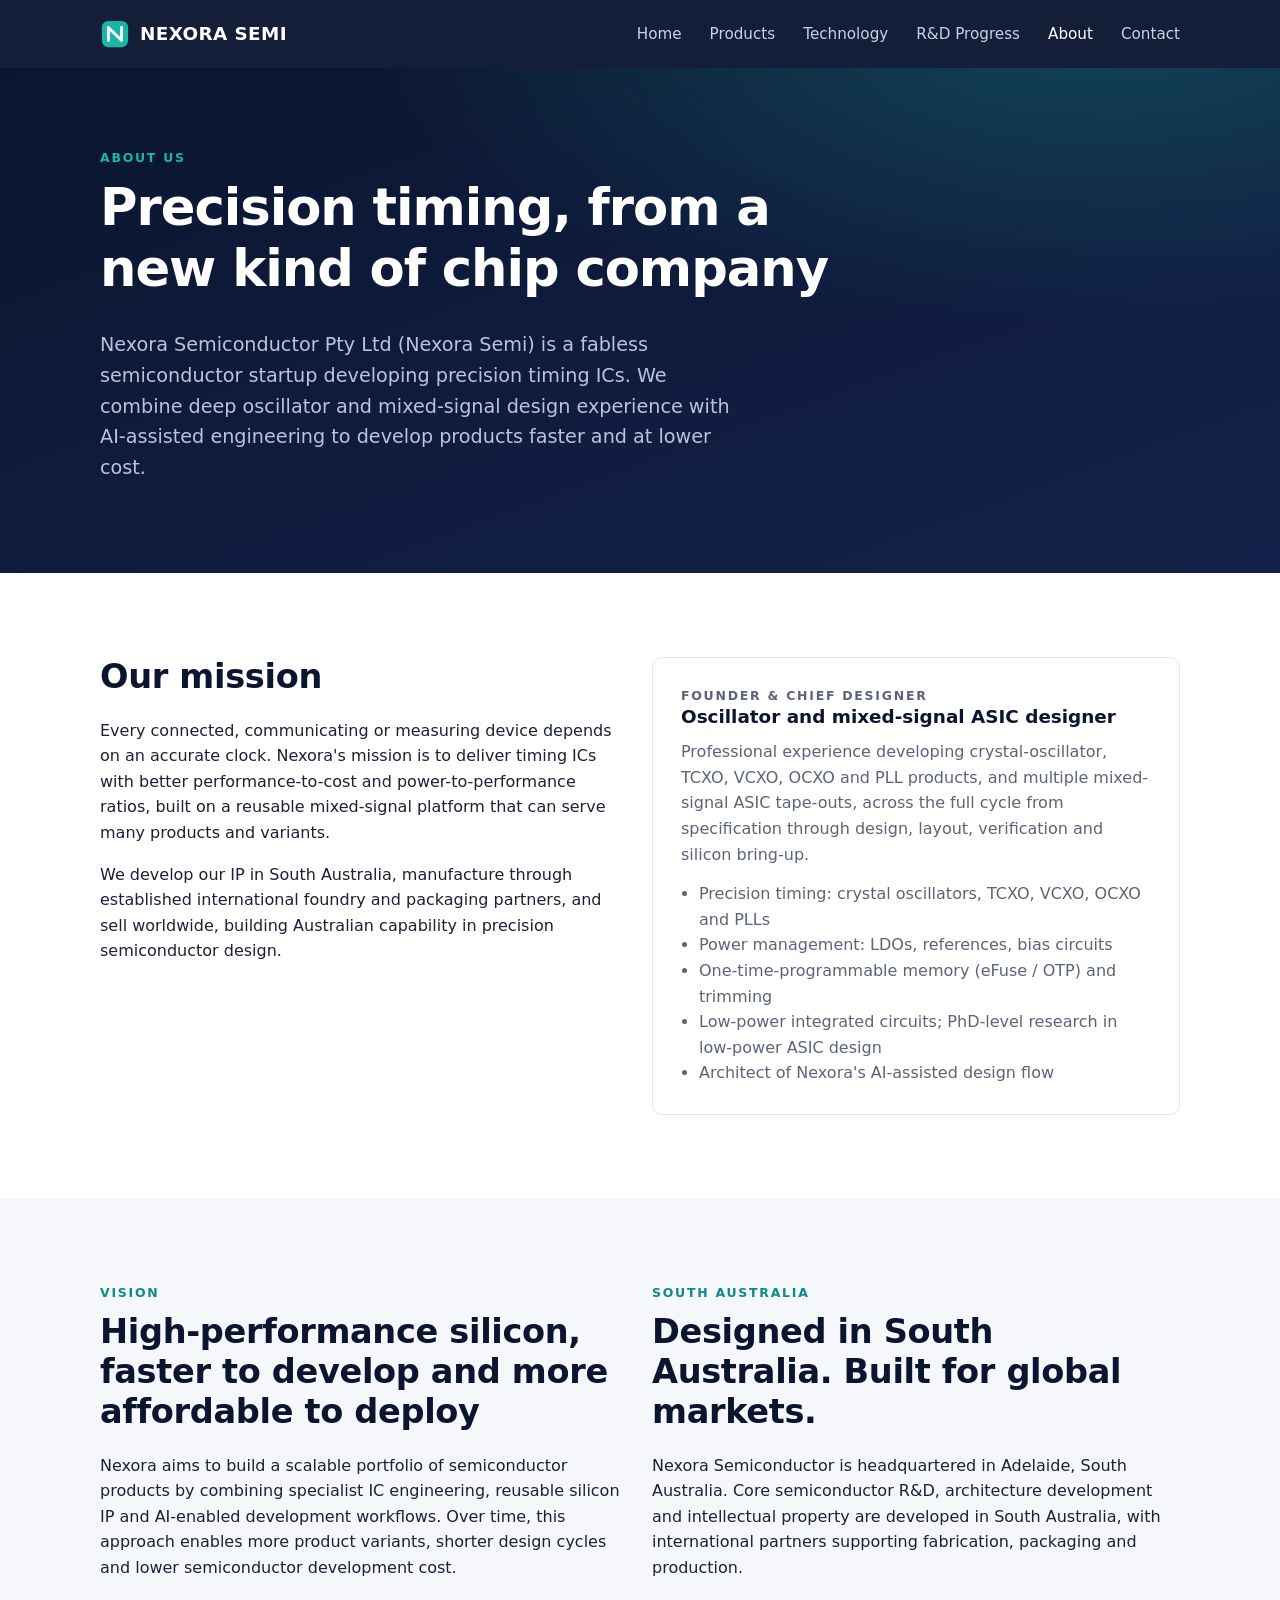
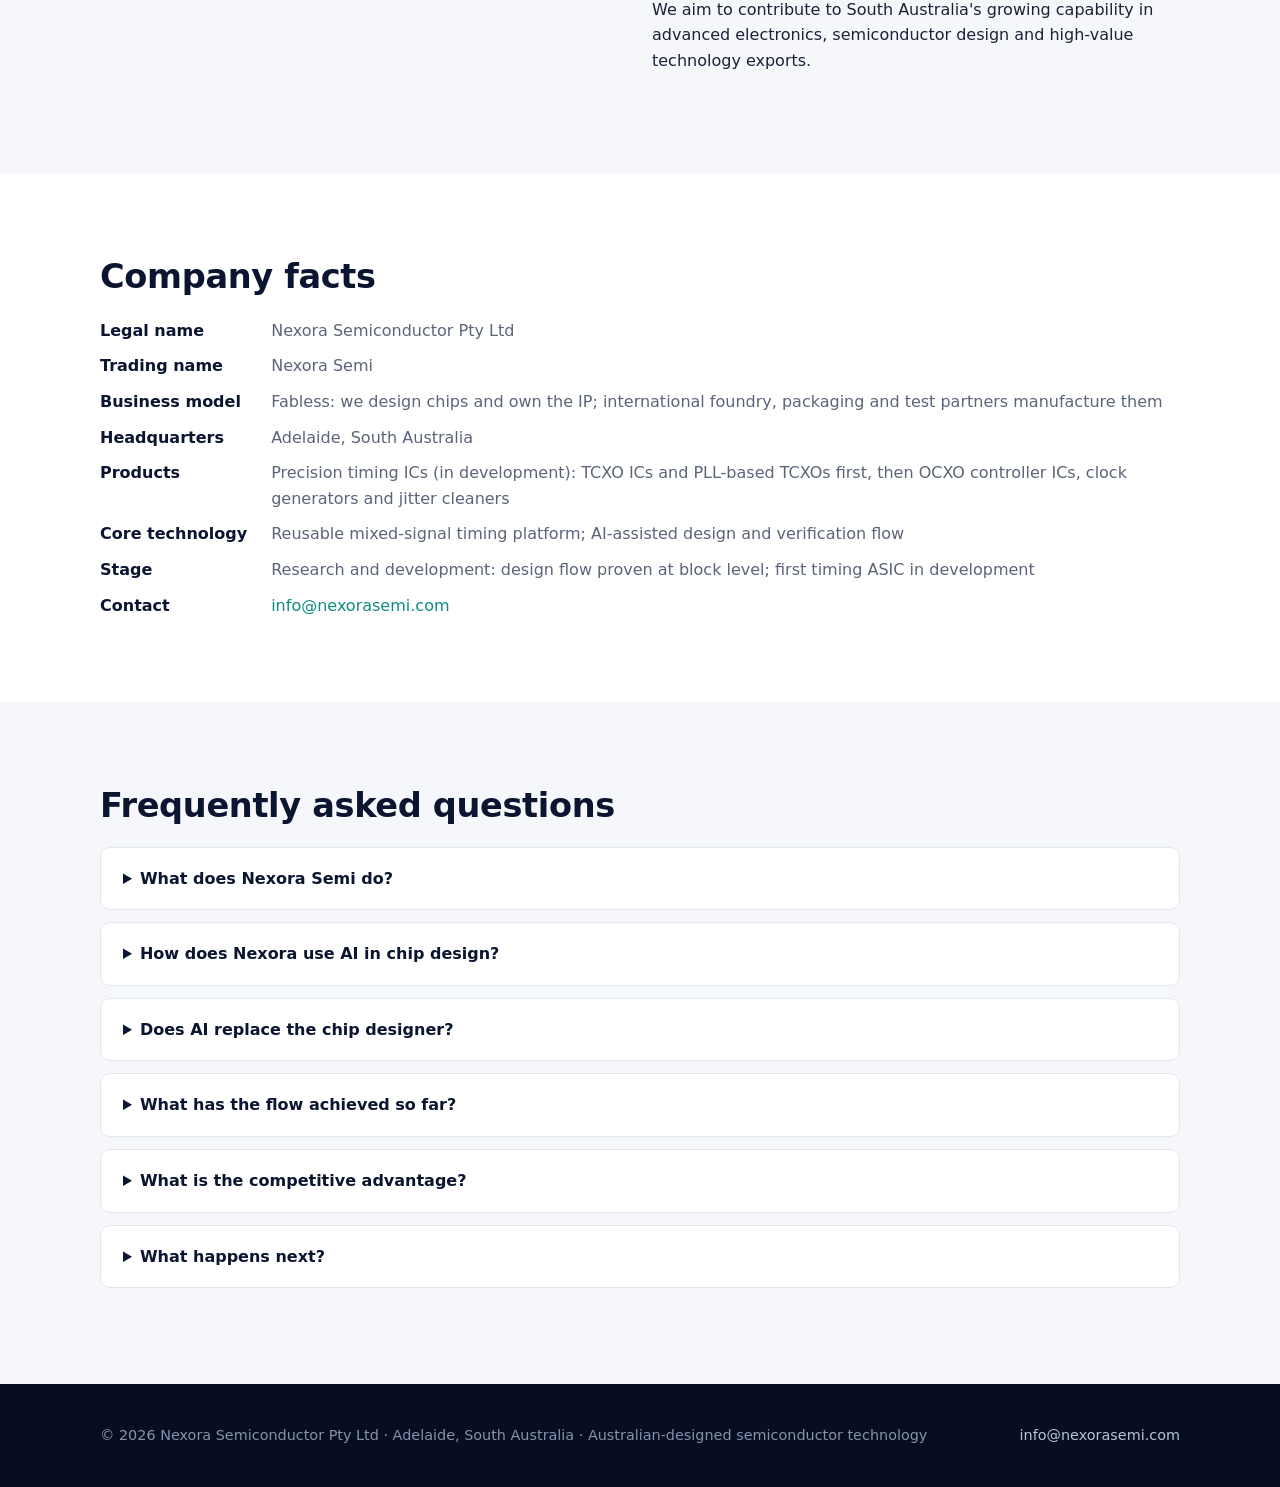
==== commit 019638f1: "Broaden positioning: precision timing first, wider mixed-signal roadmap; add vision, SA and applicat" ====
--- a/about.html
+++ b/about.html
@@ -7,7 +7,7 @@
   <meta name="description" content="About Nexora Semiconductor Pty Ltd: a South Australian fabless semiconductor startup developing precision timing ICs, led by an experienced oscillator and mixed-signal ASIC designer.">
   <link rel="canonical" href="https://www.nexorasemi.com/about.html">
   <link rel="icon" href="img/favicon.svg" type="image/svg+xml">
-  <link rel="stylesheet" href="css/style.css">
+  <link rel="stylesheet" href="css/style.css?v=20261017">
   <script type="application/ld+json">
   {
     "@context": "https://schema.org",
@@ -71,19 +71,37 @@
           <li>Precision timing: crystal oscillators, TCXO, VCXO, OCXO and PLLs</li>
           <li>Power management: LDOs, references, bias circuits</li>
           <li>One-time-programmable memory (eFuse / OTP) and trimming</li>
-          <li>Architect of Nexora's AI agent design flow</li>
+          <li>Low-power integrated circuits; PhD-level research in low-power ASIC design</li>
+          <li>Architect of Nexora's AI-assisted design flow</li>
         </ul>
       </div>
     </div>
   </section>
 
   <section class="alt">
+    <div class="container grid grid-2">
+      <div>
+        <p class="eyebrow">Vision</p>
+        <h2>High-performance silicon, faster to develop and more affordable to deploy</h2>
+        <p>Nexora aims to build a scalable portfolio of semiconductor products by combining specialist IC engineering, reusable silicon IP and AI-enabled development workflows. Over time, this approach enables more product variants, shorter design cycles and lower semiconductor development cost.</p>
+      </div>
+      <div>
+        <p class="eyebrow">South Australia</p>
+        <h2>Designed in South Australia. Built for global markets.</h2>
+        <p>Nexora Semiconductor is headquartered in Adelaide, South Australia. Core semiconductor R&amp;D, architecture development and intellectual property are developed in South Australia, with international partners supporting fabrication, packaging and production.</p>
+        <p>We aim to contribute to South Australia's growing capability in advanced electronics, semiconductor design and high-value technology exports.</p>
+      </div>
+    </div>
+  </section>
+
+  <section>
     <div class="container">
       <h2>Company facts</h2>
       <dl class="facts">
         <dt>Legal name</dt><dd>Nexora Semiconductor Pty Ltd</dd>
         <dt>Trading name</dt><dd>Nexora Semi</dd>
-        <dt>Business model</dt><dd>Fabless: we design chips; foundry partners manufacture them</dd>
+        <dt>Business model</dt><dd>Fabless: we design chips and own the IP; international foundry, packaging and test partners manufacture them</dd>
+        <dt>Headquarters</dt><dd>Adelaide, South Australia</dd>
         <dt>Products</dt><dd>Precision timing ICs (in development): TCXO ICs and PLL-based TCXOs first, then OCXO controller ICs, clock generators and jitter cleaners</dd>
         <dt>Core technology</dt><dd>Reusable mixed-signal timing platform; AI-assisted design and verification flow</dd>
         <dt>Stage</dt><dd>Research and development: design flow proven at block level; first timing ASIC in development</dd>
@@ -92,7 +110,7 @@
     </div>
   </section>
 
-  <section>
+  <section class="alt">
     <div class="container faq">
       <h2>Frequently asked questions</h2>
       <details>
@@ -125,7 +143,7 @@
 
 <footer class="site-footer">
   <div class="container">
-    <span>&copy; <span class="year">2026</span> Nexora Semiconductor Pty Ltd · Adelaide, South Australia</span>
+    <span>&copy; <span class="year">2026</span> Nexora Semiconductor Pty Ltd · Adelaide, South Australia · Australian-designed semiconductor technology</span>
     <span><a href="mailto:info@nexorasemi.com">info@nexorasemi.com</a></span>
   </div>
 </footer>
--- a/css/style.css
+++ b/css/style.css
@@ -179,3 +179,7 @@
 .facts dt { font-weight: 600; color: var(--navy); }
 .facts dd { margin: 0; color: var(--muted); }
 @media (max-width: 560px) { .facts { grid-template-columns: 1fr; gap: 2px; } .facts dd { margin-bottom: 10px; } }
+
+/* Applications list */
+.apps { list-style: none; margin: 0; padding: 0; display: grid; gap: 12px; grid-template-columns: repeat(auto-fit, minmax(200px, 1fr)); }
+.apps li { background: #fff; border: 1px solid var(--line); border-left: 4px solid var(--accent); border-radius: 8px; padding: 14px 16px; font-weight: 600; color: var(--navy); }
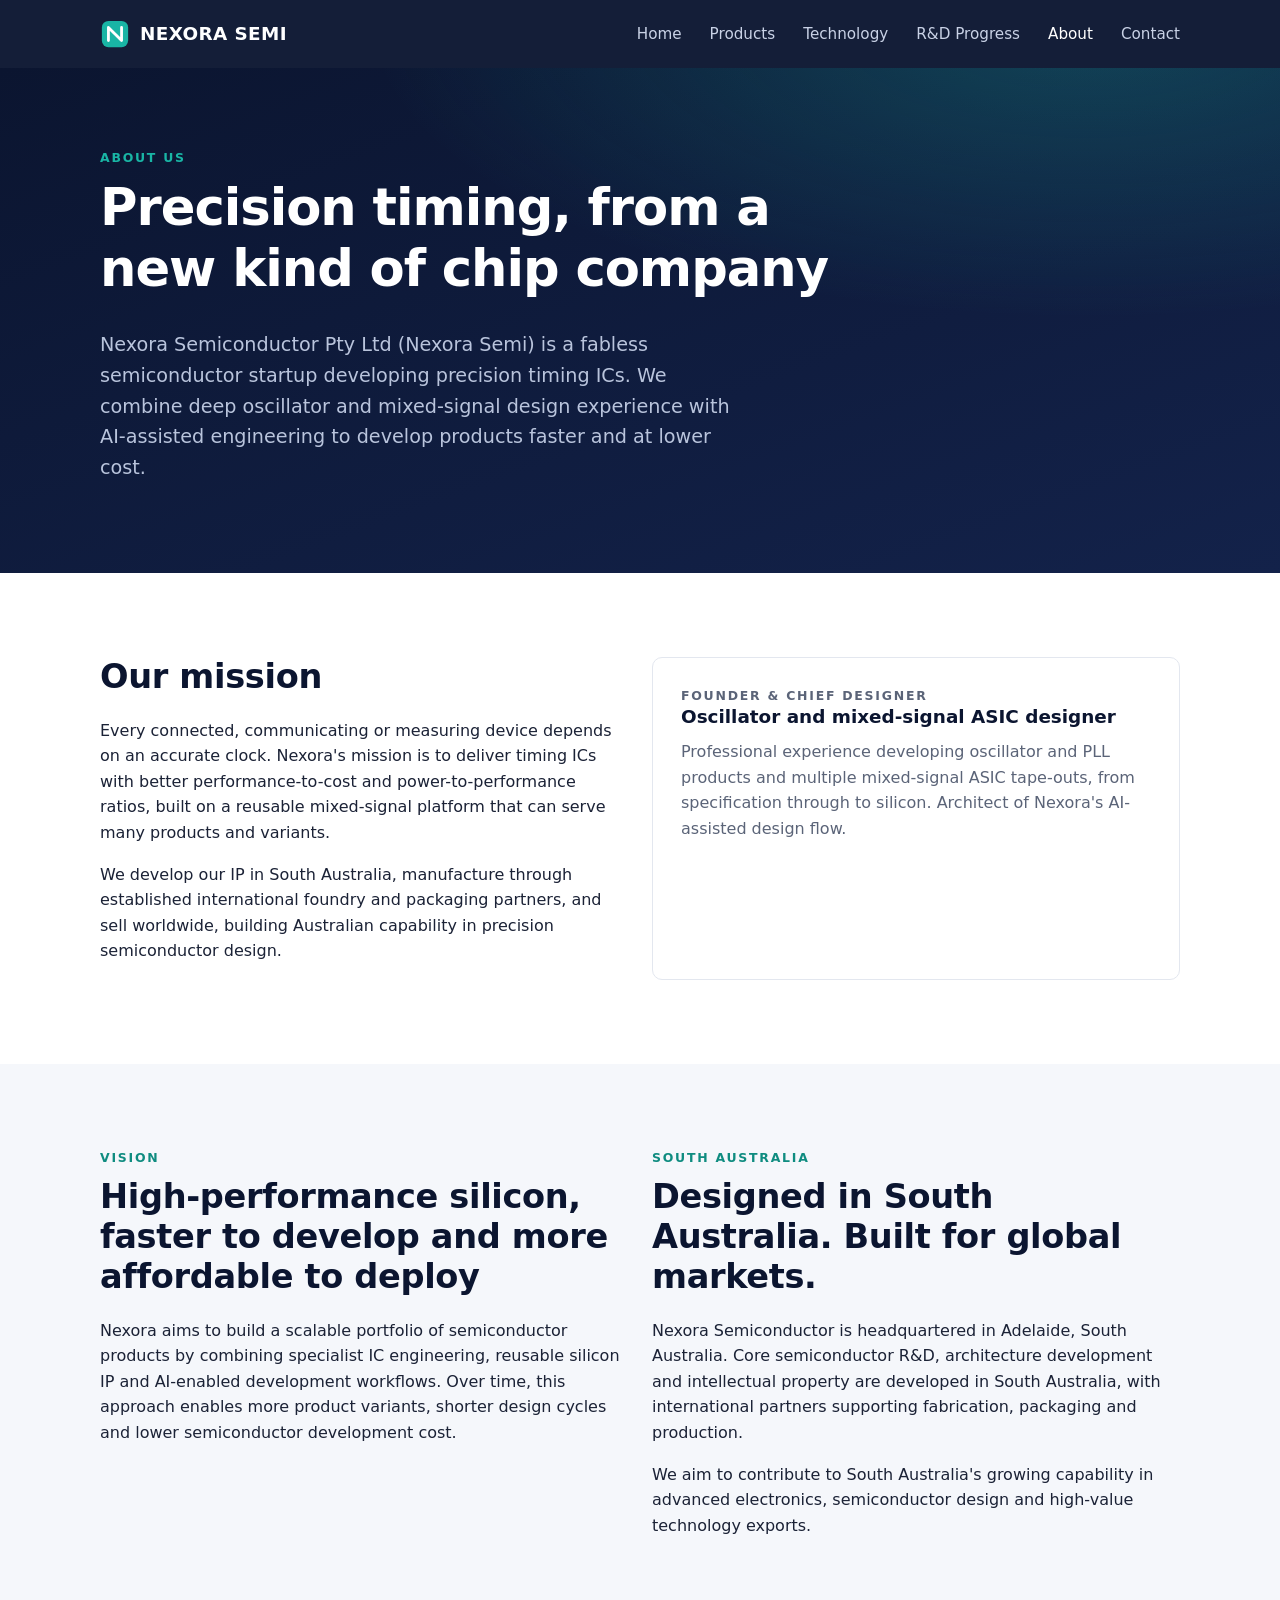
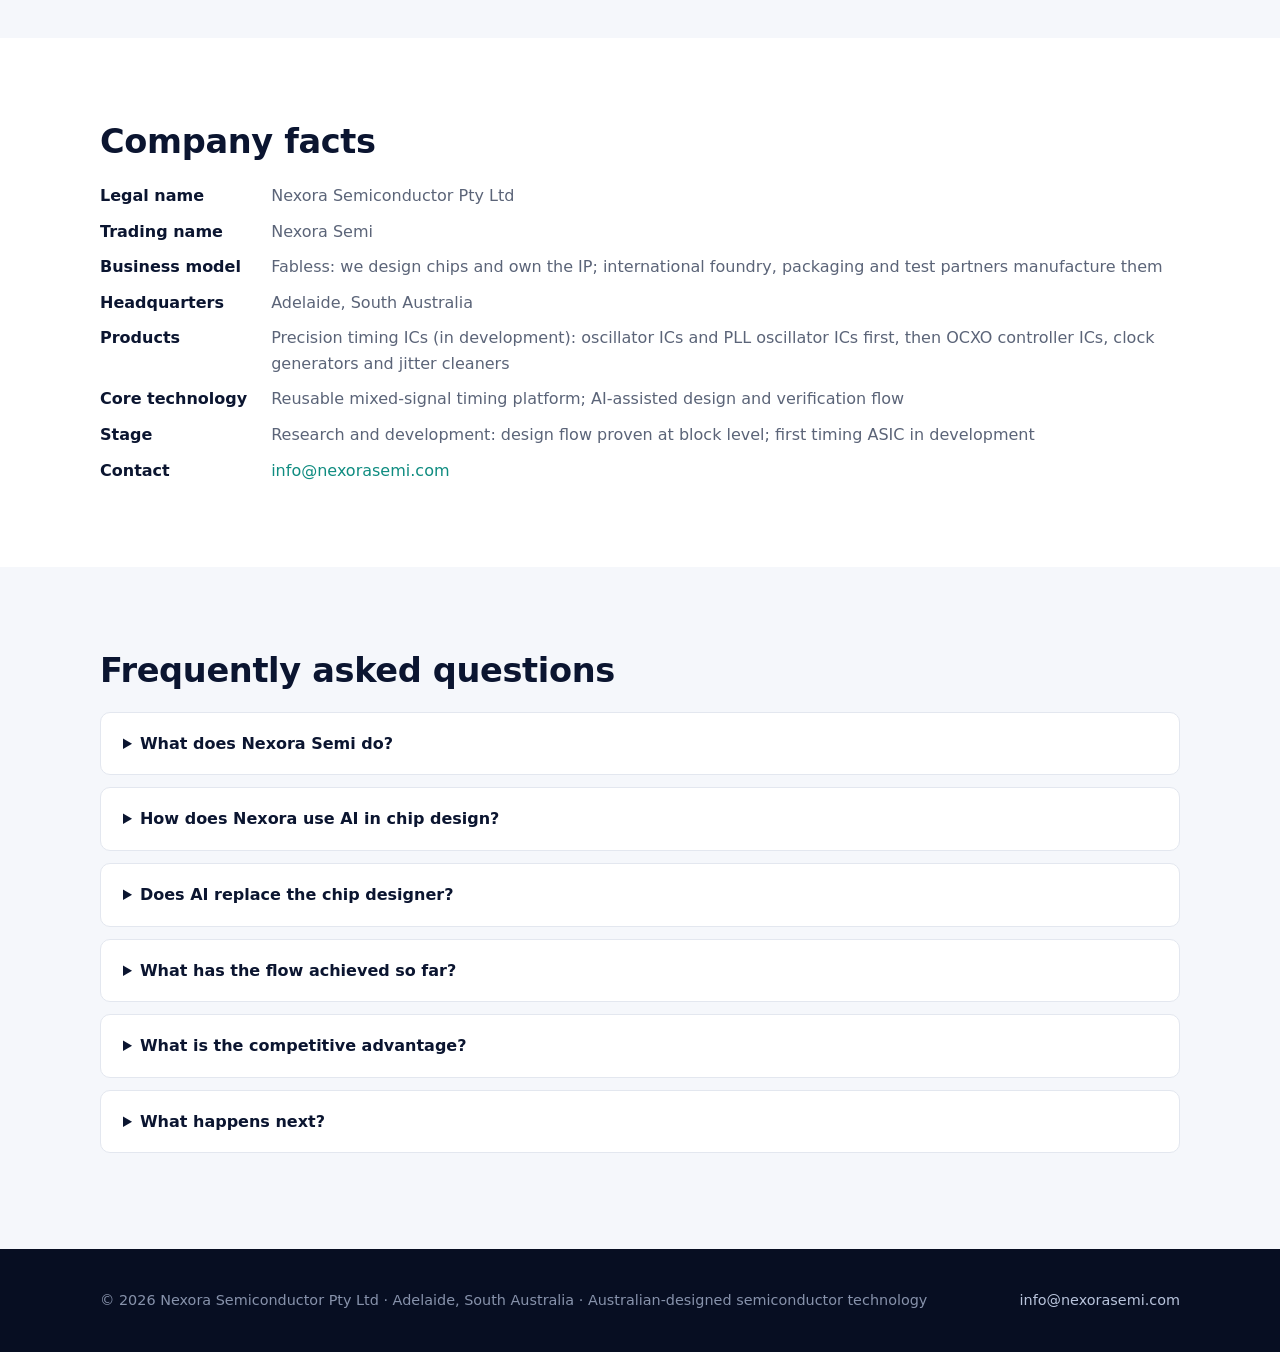
==== commit 77df11fa: "Rename first products to oscillator ICs and PLL oscillator ICs; trim detail - First focus: 1.2 V, 1." ====
--- a/about.html
+++ b/about.html
@@ -14,15 +14,15 @@
     "@type": "FAQPage",
     "mainEntity": [
       { "@type": "Question", "name": "What does Nexora Semi do?",
-        "acceptedAnswer": { "@type": "Answer", "text": "Nexora Semi is a South Australian fabless semiconductor startup developing precision timing ICs: TCXO ICs and PLL-based TCXOs first, then OCXO controller ICs, clock generators and jitter cleaners, on a reusable mixed-signal platform designed with an AI-assisted flow." } },
+        "acceptedAnswer": { "@type": "Answer", "text": "Nexora Semi is a South Australian fabless semiconductor startup developing precision timing ICs: oscillator ICs and PLL oscillator ICs first, then OCXO controller ICs, clock generators and jitter cleaners, on a reusable mixed-signal platform designed with an AI-assisted flow." } },
       { "@type": "Question", "name": "How does Nexora use AI in chip design?",
-        "acceptedAnswer": { "@type": "Answer", "text": "AI agents operate chip-design tools by script: they generate schematics, build test benches and run corner and Monte Carlo simulations, generate layout placement, power and routing, run DRC, LVS and parasitic extraction, fix violations and write design reports. A senior designer reviews every stage." } },
+        "acceptedAnswer": { "@type": "Answer", "text": "AI agents operate chip-design tools by script across schematic, simulation, layout and verification. A senior designer reviews every stage." } },
       { "@type": "Question", "name": "What results has the flow achieved?",
-        "acceptedAnswer": { "@type": "Answer", "text": "In October 2026, about 15 analog blocks were laid out by AI agents and verified DRC/LVS-clean in roughly two weeks with one designer reviewing. A full automated layout and verification pass takes under a minute per block, and one AI-generated regulator layout was 17% smaller than the hand layout with about 6 dB better supply rejection. A complete chip has not yet been taped out with the flow." } },
+        "acceptedAnswer": { "@type": "Answer", "text": "About 15 analog blocks have been laid out by AI agents and verified DRC/LVS-clean in roughly two weeks." } },
       { "@type": "Question", "name": "What is Nexora's competitive advantage?",
-        "acceptedAnswer": { "@type": "Answer", "text": "The flow targets designing a small mixed-signal ASIC in about one month with one senior designer, compared with roughly six months and a three-person team (analog, digital and layout engineers) in a conventional flow. These figures are targets based on block-level results and will be validated on a complete chip." } },
+        "acceptedAnswer": { "@type": "Answer", "text": "The flow aims to shorten mixed-signal IC development substantially with a lean team. These are targets based on block-level results." } },
       { "@type": "Question", "name": "What are Nexora's next milestones?",
-        "acceptedAnswer": { "@type": "Answer", "text": "Full-chip integration (in progress), then tape-out of the first precision-timing ASIC on a multi-project wafer shuttle, silicon characterisation, engineering samples for customer evaluation and growth of a South Australian engineering team." } }
+        "acceptedAnswer": { "@type": "Answer", "text": "Full-chip integration, then tape-out of the first precision-timing ASIC, silicon characterisation and engineering samples." } }
     ]
   }
   </script>
@@ -66,14 +66,7 @@
       <div class="card">
         <p class="eyebrow">Founder &amp; Chief Designer</p>
         <h3>Oscillator and mixed-signal ASIC designer</h3>
-        <p>Professional experience developing crystal-oscillator, TCXO, VCXO, OCXO and PLL products, and multiple mixed-signal ASIC tape-outs, across the full cycle from specification through design, layout, verification and silicon bring-up.</p>
-        <ul style="color:var(--muted);padding-left:18px;margin:14px 0 0">
-          <li>Precision timing: crystal oscillators, TCXO, VCXO, OCXO and PLLs</li>
-          <li>Power management: LDOs, references, bias circuits</li>
-          <li>One-time-programmable memory (eFuse / OTP) and trimming</li>
-          <li>Low-power integrated circuits; PhD-level research in low-power ASIC design</li>
-          <li>Architect of Nexora's AI-assisted design flow</li>
-        </ul>
+        <p>Professional experience developing oscillator and PLL products and multiple mixed-signal ASIC tape-outs, from specification through to silicon. Architect of Nexora's AI-assisted design flow.</p>
       </div>
     </div>
   </section>
@@ -102,7 +95,7 @@
         <dt>Trading name</dt><dd>Nexora Semi</dd>
         <dt>Business model</dt><dd>Fabless: we design chips and own the IP; international foundry, packaging and test partners manufacture them</dd>
         <dt>Headquarters</dt><dd>Adelaide, South Australia</dd>
-        <dt>Products</dt><dd>Precision timing ICs (in development): TCXO ICs and PLL-based TCXOs first, then OCXO controller ICs, clock generators and jitter cleaners</dd>
+        <dt>Products</dt><dd>Precision timing ICs (in development): oscillator ICs and PLL oscillator ICs first, then OCXO controller ICs, clock generators and jitter cleaners</dd>
         <dt>Core technology</dt><dd>Reusable mixed-signal timing platform; AI-assisted design and verification flow</dd>
         <dt>Stage</dt><dd>Research and development: design flow proven at block level; first timing ASIC in development</dd>
         <dt>Contact</dt><dd><a href="mailto:info@nexorasemi.com">info@nexorasemi.com</a></dd>
@@ -115,27 +108,27 @@
       <h2>Frequently asked questions</h2>
       <details>
         <summary>What does Nexora Semi do?</summary>
-        <p>We are developing precision timing ICs: TCXO ICs and PLL-based TCXOs first, then OCXO controller ICs, clock generators and jitter cleaners, on a reusable mixed-signal platform designed with an AI-assisted flow.</p>
+        <p>We are developing precision timing ICs: oscillator ICs and PLL oscillator ICs first, then OCXO controller ICs, clock generators and jitter cleaners, on a reusable mixed-signal platform designed with an AI-assisted flow.</p>
       </details>
       <details>
         <summary>How does Nexora use AI in chip design?</summary>
-        <p>AI agents operate chip-design tools by script. They generate schematics, build test benches and run corner and Monte Carlo simulations, generate layout placement, power and routing, run DRC, LVS and parasitic extraction, fix violations and write design reports. A senior designer reviews every stage.</p>
+        <p>AI agents operate chip-design tools by script across schematic, simulation, layout and verification. A senior designer reviews every stage.</p>
       </details>
       <details>
         <summary>Does AI replace the chip designer?</summary>
-        <p>No. The designer sets the architecture and specifications and signs off each stage. The agents take on the time-consuming execution work that would otherwise need a team of analog, digital and layout engineers.</p>
+        <p>No. The designer sets the architecture and specifications and signs off each stage. The agents take on time-consuming execution work.</p>
       </details>
       <details>
         <summary>What has the flow achieved so far?</summary>
-        <p>In October 2026, about 15 analog blocks were laid out by AI agents and verified DRC/LVS-clean in roughly two weeks, with one designer reviewing. A full automated layout and verification pass takes under a minute per block, and one AI-generated regulator layout was 17% smaller than the hand layout with about 6&nbsp;dB better supply rejection. A complete chip has not yet been taped out with the flow.</p>
+        <p>About 15 analog blocks have been laid out by AI agents and verified DRC/LVS-clean in roughly two weeks.</p>
       </details>
       <details>
         <summary>What is the competitive advantage?</summary>
-        <p>The flow targets designing a small mixed-signal ASIC in about one month with one senior designer, compared with roughly six months and a three-person team in a conventional flow. These are targets based on block-level results, and full-chip validation is our current milestone.</p>
+        <p>The flow aims to shorten mixed-signal IC development substantially with a lean team. These are targets based on block-level results; full-chip validation is our current milestone.</p>
       </details>
       <details>
         <summary>What happens next?</summary>
-        <p>Full-chip integration (in progress), tape-out of our first precision-timing ASIC on a multi-project wafer shuttle, silicon characterisation, then engineering samples for customers and a growing team. See <a href="progress.html">R&amp;D progress</a>.</p>
+        <p>Full-chip integration, tape-out of our first precision-timing ASIC, silicon characterisation and engineering samples. See <a href="progress.html">R&amp;D progress</a>.</p>
       </details>
     </div>
   </section>
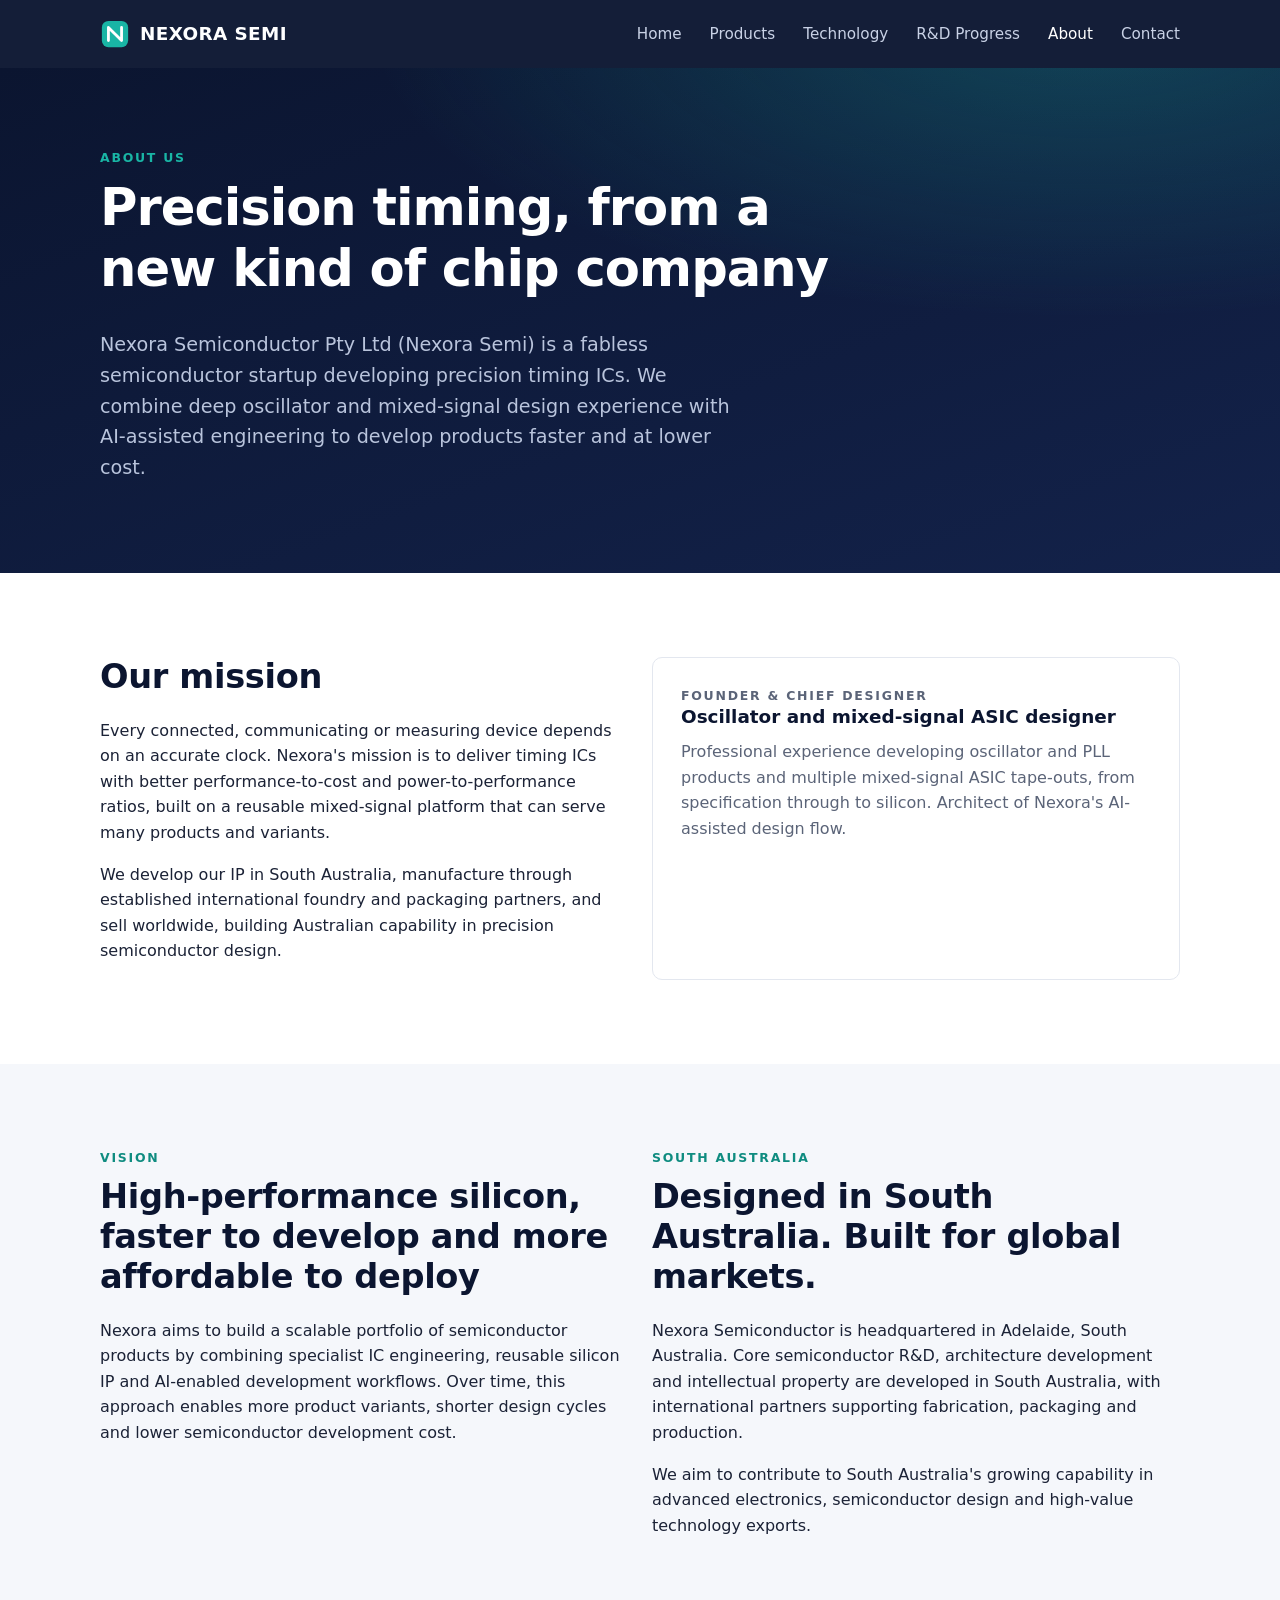
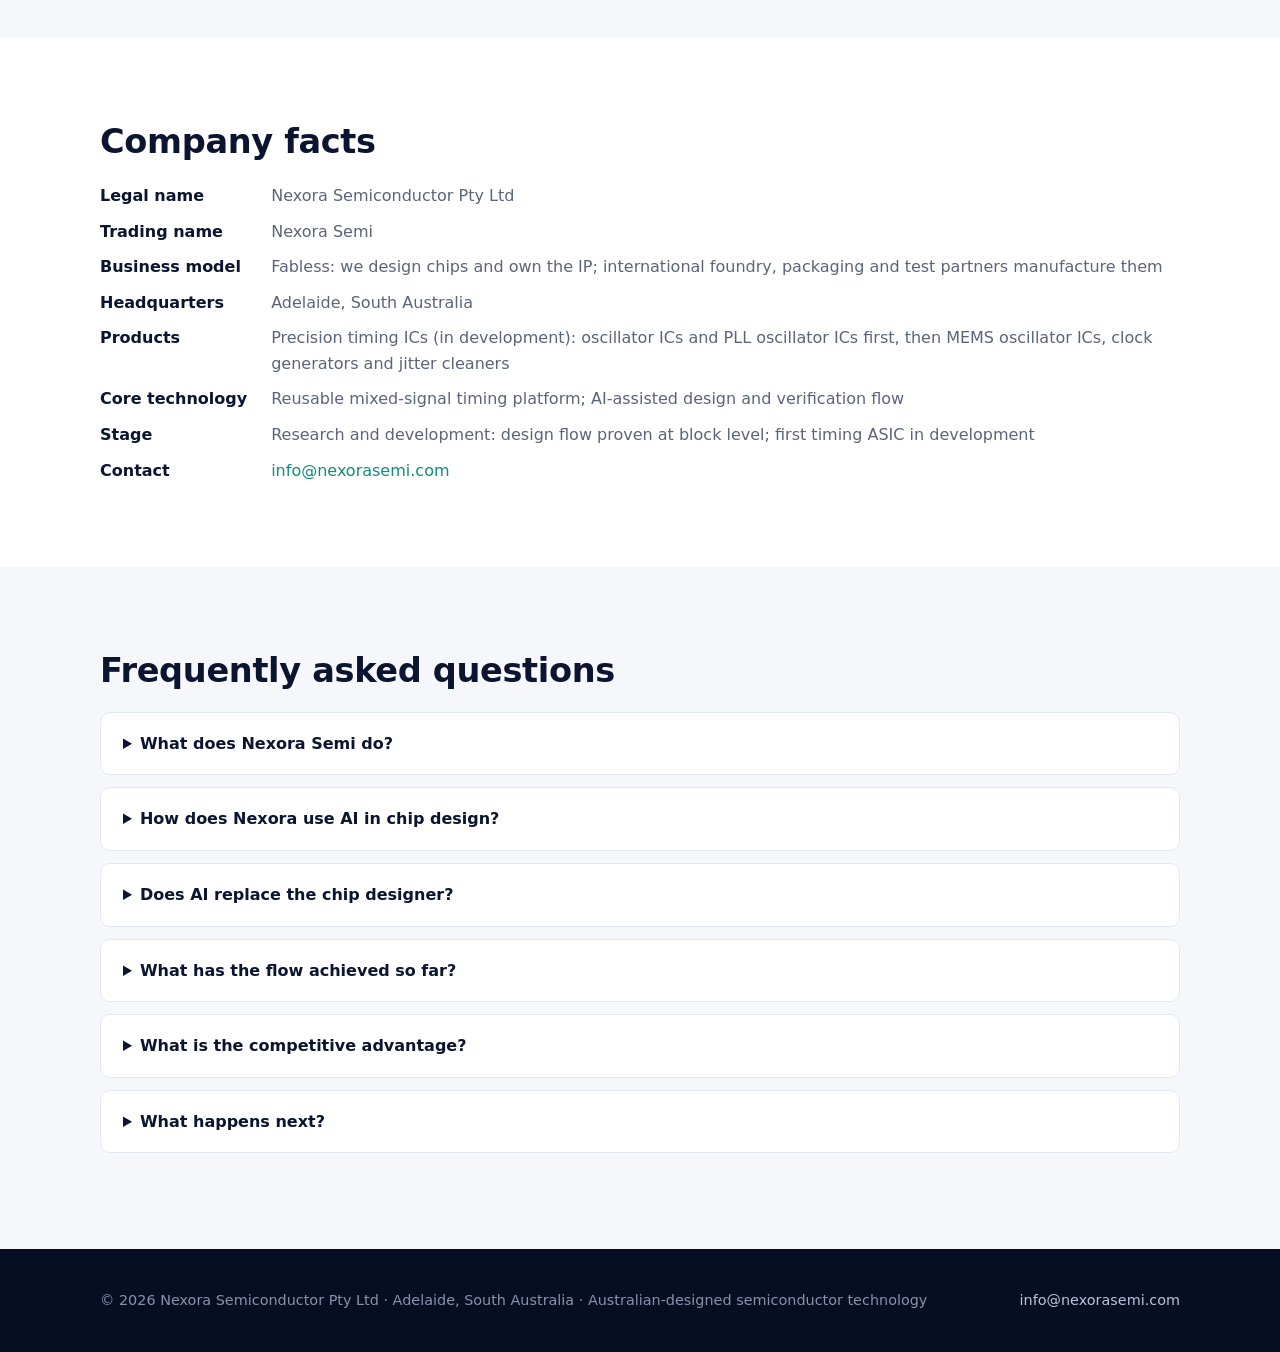
==== commit 88ad6bca: "Replace OCXO controller ICs with MEMS oscillator ICs on the roadmap Co-Authored-By: Claude Opus 5.5 " ====
--- a/about.html
+++ b/about.html
@@ -14,7 +14,7 @@
     "@type": "FAQPage",
     "mainEntity": [
       { "@type": "Question", "name": "What does Nexora Semi do?",
-        "acceptedAnswer": { "@type": "Answer", "text": "Nexora Semi is a South Australian fabless semiconductor startup developing precision timing ICs: oscillator ICs and PLL oscillator ICs first, then OCXO controller ICs, clock generators and jitter cleaners, on a reusable mixed-signal platform designed with an AI-assisted flow." } },
+        "acceptedAnswer": { "@type": "Answer", "text": "Nexora Semi is a South Australian fabless semiconductor startup developing precision timing ICs: oscillator ICs and PLL oscillator ICs first, then MEMS oscillator ICs, clock generators and jitter cleaners, on a reusable mixed-signal platform designed with an AI-assisted flow." } },
       { "@type": "Question", "name": "How does Nexora use AI in chip design?",
         "acceptedAnswer": { "@type": "Answer", "text": "AI agents operate chip-design tools by script across schematic, simulation, layout and verification. A senior designer reviews every stage." } },
       { "@type": "Question", "name": "What results has the flow achieved?",
@@ -95,7 +95,7 @@
         <dt>Trading name</dt><dd>Nexora Semi</dd>
         <dt>Business model</dt><dd>Fabless: we design chips and own the IP; international foundry, packaging and test partners manufacture them</dd>
         <dt>Headquarters</dt><dd>Adelaide, South Australia</dd>
-        <dt>Products</dt><dd>Precision timing ICs (in development): oscillator ICs and PLL oscillator ICs first, then OCXO controller ICs, clock generators and jitter cleaners</dd>
+        <dt>Products</dt><dd>Precision timing ICs (in development): oscillator ICs and PLL oscillator ICs first, then MEMS oscillator ICs, clock generators and jitter cleaners</dd>
         <dt>Core technology</dt><dd>Reusable mixed-signal timing platform; AI-assisted design and verification flow</dd>
         <dt>Stage</dt><dd>Research and development: design flow proven at block level; first timing ASIC in development</dd>
         <dt>Contact</dt><dd><a href="mailto:info@nexorasemi.com">info@nexorasemi.com</a></dd>
@@ -108,7 +108,7 @@
       <h2>Frequently asked questions</h2>
       <details>
         <summary>What does Nexora Semi do?</summary>
-        <p>We are developing precision timing ICs: oscillator ICs and PLL oscillator ICs first, then OCXO controller ICs, clock generators and jitter cleaners, on a reusable mixed-signal platform designed with an AI-assisted flow.</p>
+        <p>We are developing precision timing ICs: oscillator ICs and PLL oscillator ICs first, then MEMS oscillator ICs, clock generators and jitter cleaners, on a reusable mixed-signal platform designed with an AI-assisted flow.</p>
       </details>
       <details>
         <summary>How does Nexora use AI in chip design?</summary>
